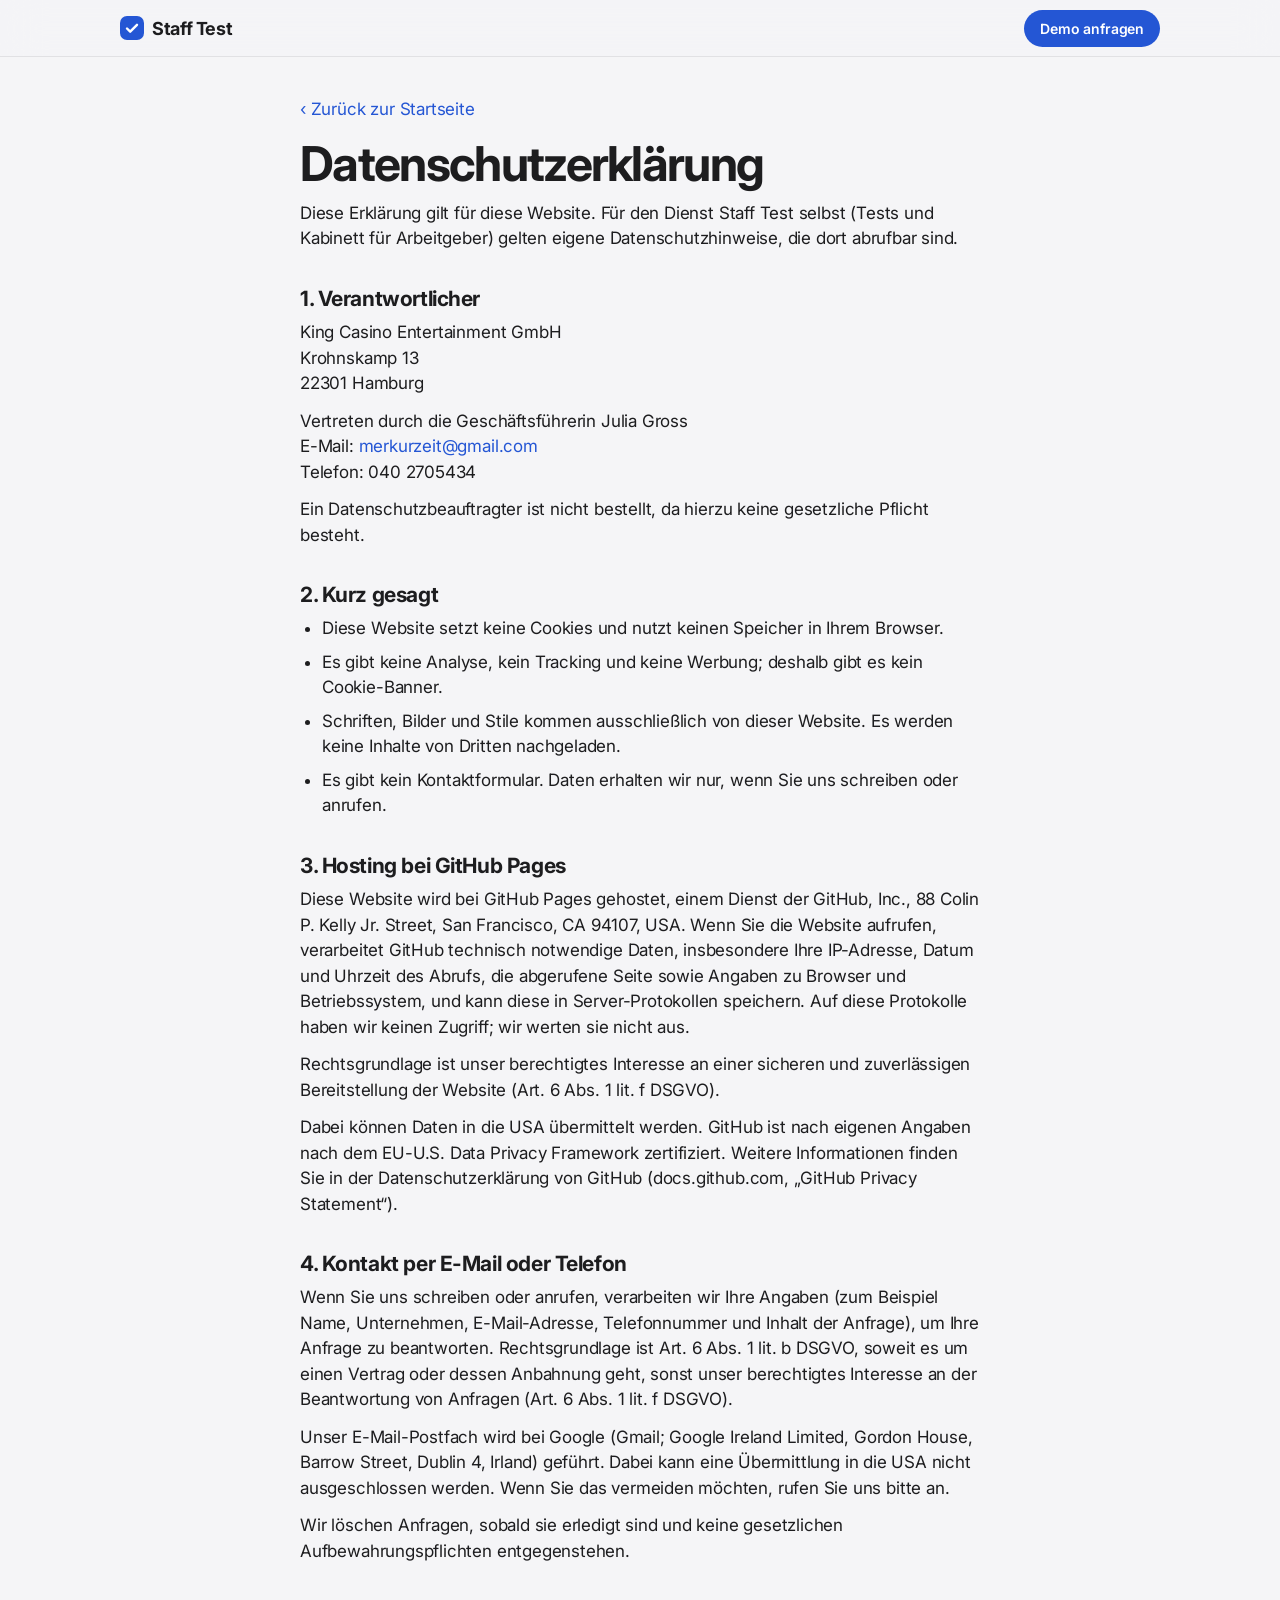
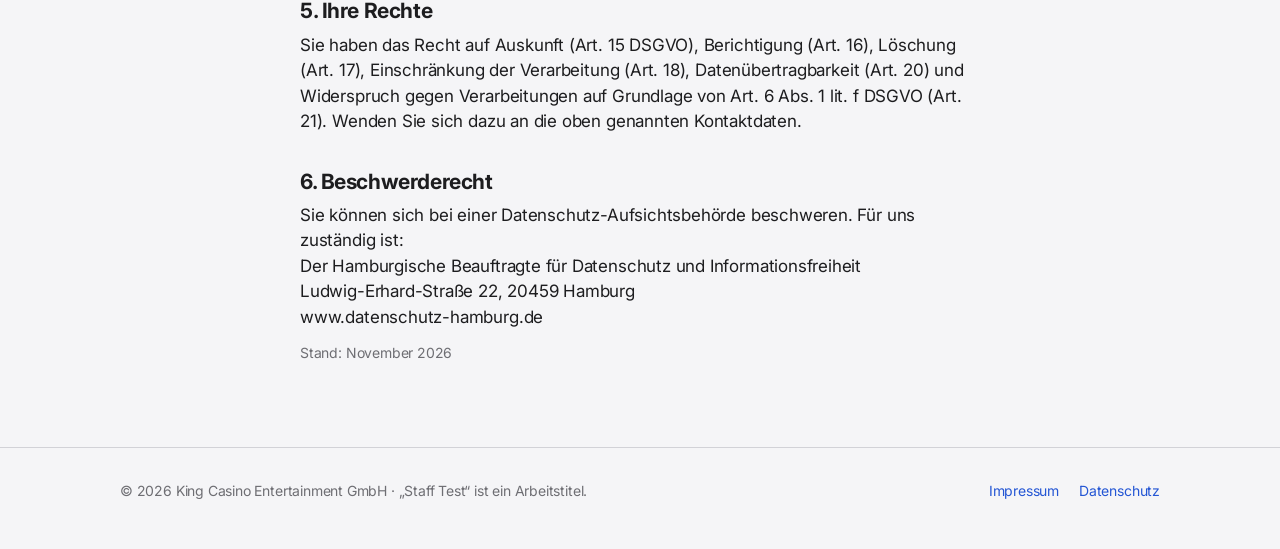
==== datenschutz.html @ 4e41f923 "Add Staff Test marketing site: landing page, Impressum, Datenschutz Static pages for GitHub Pages wi" ====
<!doctype html>
<html lang="de">
<head>
<meta charset="utf-8">
<meta name="viewport" content="width=device-width, initial-scale=1">
<title>Datenschutzerklärung – Staff Test</title>
<meta name="robots" content="noindex">
<link rel="icon" href="assets/favicon.svg" type="image/svg+xml">
<link rel="stylesheet" href="assets/style.css">
</head>
<body>
<header class="top">
  <div class="wrap">
    <a class="brand" href="index.html" aria-label="Staff Test – Startseite">
      <svg viewBox="0 0 24 24" aria-hidden="true"><rect class="f-accent" width="24" height="24" rx="7"/><path class="f-none s-on" d="M7 12.5l3.2 3.2L17 8.8" stroke-width="2.4" stroke-linecap="round" stroke-linejoin="round"/></svg>
      Staff Test
    </a>
    <a class="btn small" href="index.html#kontakt">Demo anfragen</a>
  </div>
</header>
<main class="legal">
<div class="wrap narrow">
<a href="index.html">‹ Zurück zur Startseite</a>
<h1>Datenschutzerklärung</h1>
<p>Diese Erklärung gilt für diese Website. Für den Dienst Staff Test selbst (Tests und Kabinett für Arbeitgeber) gelten eigene Datenschutzhinweise, die dort abrufbar sind.</p>
<h2>1. Verantwortlicher</h2>
<p>King Casino Entertainment GmbH<br>Krohnskamp 13<br>22301 Hamburg</p>
<p>Vertreten durch die Geschäftsführerin Julia Gross<br>E-Mail: <a href="mailto:merkurzeit@gmail.com">merkurzeit@gmail.com</a><br>Telefon: 040 2705434</p>
<p>Ein Datenschutzbeauftragter ist nicht bestellt, da hierzu keine gesetzliche Pflicht besteht.</p>
<h2>2. Kurz gesagt</h2>
<ul>
<li>Diese Website setzt keine Cookies und nutzt keinen Speicher in Ihrem Browser.</li>
<li>Es gibt keine Analyse, kein Tracking und keine Werbung; deshalb gibt es kein Cookie-Banner.</li>
<li>Schriften, Bilder und Stile kommen ausschließlich von dieser Website. Es werden keine Inhalte von Dritten nachgeladen.</li>
<li>Es gibt kein Kontaktformular. Daten erhalten wir nur, wenn Sie uns schreiben oder anrufen.</li>
</ul>
<h2>3. Hosting bei GitHub Pages</h2>
<p>Diese Website wird bei GitHub Pages gehostet, einem Dienst der GitHub, Inc., 88 Colin P. Kelly Jr. Street, San Francisco, CA 94107, USA. Wenn Sie die Website aufrufen, verarbeitet GitHub technisch notwendige Daten, insbesondere Ihre IP-Adresse, Datum und Uhrzeit des Abrufs, die abgerufene Seite sowie Angaben zu Browser und Betriebssystem, und kann diese in Server-Protokollen speichern. Auf diese Protokolle haben wir keinen Zugriff; wir werten sie nicht aus.</p>
<p>Rechtsgrundlage ist unser berechtigtes Interesse an einer sicheren und zuverlässigen Bereitstellung der Website (Art. 6 Abs. 1 lit. f DSGVO).</p>
<p>Dabei können Daten in die USA übermittelt werden. GitHub ist nach eigenen Angaben nach dem EU-U.S. Data Privacy Framework zertifiziert. Weitere Informationen finden Sie in der Datenschutzerklärung von GitHub (docs.github.com, „GitHub Privacy Statement“).</p>
<h2>4. Kontakt per E-Mail oder Telefon</h2>
<p>Wenn Sie uns schreiben oder anrufen, verarbeiten wir Ihre Angaben (zum Beispiel Name, Unternehmen, E-Mail-Adresse, Telefonnummer und Inhalt der Anfrage), um Ihre Anfrage zu beantworten. Rechtsgrundlage ist Art. 6 Abs. 1 lit. b DSGVO, soweit es um einen Vertrag oder dessen Anbahnung geht, sonst unser berechtigtes Interesse an der Beantwortung von Anfragen (Art. 6 Abs. 1 lit. f DSGVO).</p>
<p>Unser E-Mail-Postfach wird bei Google (Gmail; Google Ireland Limited, Gordon House, Barrow Street, Dublin 4, Irland) geführt. Dabei kann eine Übermittlung in die USA nicht ausgeschlossen werden. Wenn Sie das vermeiden möchten, rufen Sie uns bitte an.</p>
<p>Wir löschen Anfragen, sobald sie erledigt sind und keine gesetzlichen Aufbewahrungspflichten entgegenstehen.</p>
<h2>5. Ihre Rechte</h2>
<p>Sie haben das Recht auf Auskunft (Art. 15 DSGVO), Berichtigung (Art. 16), Löschung (Art. 17), Einschränkung der Verarbeitung (Art. 18), Datenübertragbarkeit (Art. 20) und Widerspruch gegen Verarbeitungen auf Grundlage von Art. 6 Abs. 1 lit. f DSGVO (Art. 21). Wenden Sie sich dazu an die oben genannten Kontaktdaten.</p>
<h2>6. Beschwerderecht</h2>
<p>Sie können sich bei einer Datenschutz-Aufsichtsbehörde beschweren. Für uns zuständig ist:<br>Der Hamburgische Beauftragte für Datenschutz und Informationsfreiheit<br>Ludwig-Erhard-Straße 22, 20459 Hamburg<br>www.datenschutz-hamburg.de</p>
<p class="fine">Stand: November 2026</p>
</div>
</main>
<footer>
  <div class="wrap">
    <span>© 2026 King Casino Entertainment GmbH · „Staff Test“ ist ein Arbeitstitel.</span>
    <nav aria-label="Rechtliches"><a href="impressum.html">Impressum</a><a href="datenschutz.html">Datenschutz</a></nav>
  </div>
</footer>
</body>
</html>
---- assets/style.css ----
/* Staff Test website. Calm, airy, one accent colour — the same look as the application.
   Font: Inter only (variable, optical sizes), served from this repository. Nothing is loaded from other sites. */
@font-face { font-family: Inter; font-weight: 100 900; font-display: swap;
  src: url(fonts/inter-latin-opsz-normal.woff2) format("woff2"); }

:root {
  --bg: #f5f5f7; --card: #ffffff; --text: #1d1d1f; --muted: #6e6e73; --line: #d2d2d7;
  --accent: #2456d4; --accent-soft: #e8eefc; --on-accent: #ffffff;
  --ok: #157a3b; --ok-soft: #e3f4e8; --bad: #b42318; --bad-soft: #fde8e6; --warn: #8a5a00; --warn-soft: #fdf1d8;
  --radius: 22px;
}
@media (prefers-color-scheme: dark) {
  :root { --bg: #000000; --card: #1c1c1e; --text: #f5f5f7; --muted: #a1a1a6; --line: #38383a;
    --accent: #6e9bff; --accent-soft: #1d2a4d; --on-accent: #06102b;
    --ok: #4cc777; --ok-soft: #13301d; --bad: #ff6b5e; --bad-soft: #3a1714; --warn: #f0b84a; --warn-soft: #3a2b0c; }
}

* { box-sizing: border-box; }
html { -webkit-text-size-adjust: 100%; scroll-behavior: smooth; scroll-padding-top: 72px; }
@media (prefers-reduced-motion: reduce) { html { scroll-behavior: auto; } }
body { margin: 0; background: var(--bg); color: var(--text); font-family: Inter, Arial, sans-serif;
  font-size: 17px; line-height: 1.5; letter-spacing: -0.011em; font-optical-sizing: auto;
  -webkit-font-smoothing: antialiased; overflow-wrap: break-word; }
a { color: var(--accent); text-decoration: none; }
a:hover { text-decoration: underline; }
img, svg { max-width: 100%; height: auto; display: block; }
:focus-visible { outline: 3px solid var(--accent); outline-offset: 3px; border-radius: 6px; }

.wrap { max-width: 1080px; margin: 0 auto; padding: 0 20px; }
.narrow { max-width: 720px; }

/* Header */
.top { position: sticky; top: 0; z-index: 5; background: color-mix(in srgb, var(--bg) 82%, transparent);
  backdrop-filter: saturate(180%) blur(20px); -webkit-backdrop-filter: saturate(180%) blur(20px);
  border-bottom: 1px solid color-mix(in srgb, var(--line) 60%, transparent); }
.top .wrap { display: flex; align-items: center; justify-content: space-between; gap: 16px; height: 56px; }
.brand { font-weight: 700; font-size: 18px; letter-spacing: -0.02em; color: var(--text); display: flex; align-items: center; gap: 8px; }
.brand:hover { text-decoration: none; }
.brand svg { width: 24px; height: 24px; }
.nav { display: none; gap: 26px; font-size: 14px; }
.nav a { color: var(--muted); }
.nav a:hover { color: var(--text); text-decoration: none; }
@media (min-width: 860px) { .nav { display: flex; } }

/* Buttons */
.btn { display: inline-block; background: var(--accent); color: var(--on-accent); font-weight: 600; font-size: 17px;
  padding: 14px 26px; border-radius: 999px; text-align: center; }
.btn:hover { text-decoration: none; filter: brightness(1.08); }
.btn.small { font-size: 14px; padding: 8px 16px; }
.btn.ghost { background: transparent; color: var(--accent); padding-left: 8px; padding-right: 8px; }
.btn.ghost:hover { text-decoration: underline; filter: none; }

/* Typography */
h1, h2, h3 { margin: 0; font-weight: 700; text-wrap: balance; }
h1 { font-size: clamp(36px, 9vw, 62px); line-height: 1.05; letter-spacing: -0.035em; }
h2 { font-size: clamp(30px, 6.4vw, 52px); line-height: 1.08; letter-spacing: -0.03em; }
h3 { font-size: 21px; line-height: 1.2; letter-spacing: -0.02em; }
p { margin: 0; }
.eyebrow { color: var(--accent); font-weight: 600; font-size: 15px; margin-bottom: 14px; }
.lead { font-size: clamp(19px, 2.6vw, 23px); line-height: 1.4; color: var(--muted); letter-spacing: -0.016em; margin-top: 18px; text-wrap: pretty; }
.muted { color: var(--muted); }
.fine { font-size: 14px; color: var(--muted); }

/* Sections */
section { padding: 72px 0; }
@media (min-width: 860px) { section { padding: 120px 0; } }
.head { max-width: 760px; margin-bottom: 40px; }
@media (min-width: 860px) { .head { margin-bottom: 64px; } }
.center { text-align: center; margin-left: auto; margin-right: auto; }
.band { background: var(--card); }

/* Hero */
.hero { padding-top: 56px; padding-bottom: 0; overflow: hidden; }
.hero .cta { display: flex; flex-wrap: wrap; align-items: center; gap: 8px 14px; margin-top: 30px; }
.hero .phone { margin: 48px auto 0; width: 100%; max-width: 300px; }
.hero .phone svg { width: 100%; }
@media (min-width: 860px) {
  .hero { padding-top: 96px; }
  .hero .wrap { display: grid; grid-template-columns: 1.4fr 0.6fr; gap: 48px; align-items: end; }
  .hero .copy { padding-bottom: 110px; }
  .hero .phone { margin: 0 auto; max-width: 340px; }
}

/* Cards and grids */
.grid { display: grid; gap: 16px; }
@media (min-width: 720px) { .g2 { grid-template-columns: 1fr 1fr; } .g3 { grid-template-columns: repeat(3, 1fr); } }
@media (min-width: 720px) and (max-width: 979px) { .g4 { grid-template-columns: 1fr 1fr; } }
@media (min-width: 980px) { .g4 { grid-template-columns: repeat(4, 1fr); } }
.card { background: var(--card); border-radius: var(--radius); padding: 26px 24px; }
.band .card { background: var(--bg); }
.card h3 + p { margin-top: 8px; color: var(--muted); }
.card .art { margin: -4px 0 20px; width: 84px; height: 84px; }
.step { color: var(--accent); font-weight: 700; font-size: 14px; margin-bottom: 6px; }
.big { font-size: 52px; font-weight: 700; letter-spacing: -0.04em; line-height: 1; margin-bottom: 12px; color: var(--accent); }

/* Split: text + picture */
.split { display: grid; gap: 40px; align-items: center; }
@media (min-width: 860px) { .split { grid-template-columns: 1fr 1fr; gap: 72px; } .split.flip > :first-child { order: 2; } }
.ticks { list-style: none; padding: 0; margin: 26px 0 0; }
.ticks li { position: relative; padding: 0 0 0 34px; margin: 0 0 14px; }
.ticks li::before { content: ""; position: absolute; left: 0; top: 3px; width: 22px; height: 22px; border-radius: 50%;
  background: var(--accent-soft) url("data:image/svg+xml,%3Csvg xmlns='http://www.w3.org/2000/svg' viewBox='0 0 22 22'%3E%3Cpath d='M6.5 11.5l3 3 6-6.5' fill='none' stroke='%232456d4' stroke-width='2' stroke-linecap='round' stroke-linejoin='round'/%3E%3C/svg%3E") center/22px no-repeat; }
@media (prefers-color-scheme: dark) { .ticks li::before { background-image: url("data:image/svg+xml,%3Csvg xmlns='http://www.w3.org/2000/svg' viewBox='0 0 22 22'%3E%3Cpath d='M6.5 11.5l3 3 6-6.5' fill='none' stroke='%236e9bff' stroke-width='2' stroke-linecap='round' stroke-linejoin='round'/%3E%3C/svg%3E"); } }
.ticks b { font-weight: 600; }

/* Mock of the employer's cabinet (drawn with HTML, invented data) */
.mock { background: var(--card); border-radius: var(--radius); padding: 18px; box-shadow: 0 24px 60px -30px rgba(0,0,0,.35); font-size: 14px; }
.band .mock { background: var(--bg); box-shadow: none; }
.mock .bar { display: flex; justify-content: space-between; align-items: center; font-weight: 700; margin-bottom: 12px; }
.mock .search { border: 1px solid var(--line); border-radius: 10px; padding: 8px 12px; color: var(--muted); margin-bottom: 10px; }
.mock .chips { display: flex; gap: 6px; flex-wrap: wrap; margin-bottom: 12px; }
.chip { font-size: 12px; font-weight: 600; padding: 4px 10px; border-radius: 999px; background: var(--accent-soft); color: var(--accent); white-space: nowrap; }
.chip.ok { background: var(--ok-soft); color: var(--ok); }
.chip.bad { background: var(--bad-soft); color: var(--bad); }
.chip.warn { background: var(--warn-soft); color: var(--warn); }
.chip.off { background: transparent; border: 1px solid var(--line); color: var(--muted); }
.mock .row { display: flex; justify-content: space-between; align-items: center; gap: 10px; padding: 11px 0; border-top: 1px solid var(--line); }
.mock .row span:first-child { font-weight: 600; }
.mock .row small { display: block; font-weight: 400; color: var(--muted); font-size: 12px; }

/* Privacy */
.diagram { background: var(--card); border-radius: var(--radius); padding: 24px 16px; margin-bottom: 16px; }
.band .diagram { background: var(--bg); }

/* Limits */
.limits { border-radius: var(--radius); background: var(--card); padding: 30px 24px; }
@media (min-width: 860px) { .limits { padding: 48px; } }
.limits ul { margin: 18px 0 0; padding-left: 20px; }
.limits li { margin-bottom: 10px; }

/* Prices */
.price { display: flex; flex-direction: column; }
.price .amount { font-size: 44px; font-weight: 700; letter-spacing: -0.04em; line-height: 1.05; margin: 14px 0 4px; }
.price .amount small { font-size: 17px; font-weight: 600; letter-spacing: -0.01em; color: var(--muted); }
.price .who { font-weight: 600; color: var(--accent); }

/* FAQ */
details { border-top: 1px solid var(--line); }
details:last-of-type { border-bottom: 1px solid var(--line); }
summary { cursor: pointer; list-style: none; padding: 20px 36px 20px 0; font-weight: 600; font-size: 19px; letter-spacing: -0.016em; position: relative; }
summary::-webkit-details-marker { display: none; }
summary::after { content: "+"; position: absolute; right: 4px; top: 14px; font-size: 28px; font-weight: 400; color: var(--muted); transition: transform .2s; }
details[open] summary::after { transform: rotate(45deg); }
details p { padding: 0 0 22px; color: var(--muted); max-width: 640px; }

/* Contact */
.contact { text-align: center; }
.contact .btn { margin-top: 30px; }
.contact .alt { margin-top: 18px; color: var(--muted); }

/* Footer */
footer { padding: 32px 0 48px; font-size: 14px; color: var(--muted); border-top: 1px solid var(--line); }
footer .wrap { display: flex; flex-wrap: wrap; gap: 8px 24px; justify-content: space-between; }
footer nav { display: flex; gap: 20px; }

/* Legal pages */
.legal { padding: 40px 0 72px; }
.legal h1 { font-size: clamp(34px, 7vw, 48px); margin: 16px 0 12px; }
.legal h2 { font-size: 21px; letter-spacing: -0.02em; line-height: 1.25; margin: 34px 0 8px; }
.legal p, .legal ul { margin: 0 0 12px; }
.legal ul { padding-left: 22px; }
.legal li { margin-bottom: 8px; }
.note { background: var(--warn-soft); color: var(--warn); border-radius: 14px; padding: 12px 16px; font-size: 15px; font-weight: 500; }

/* Illustration colours (inline SVG uses these classes, so dark mode works) */
.f-bg { fill: var(--bg); } .f-card { fill: var(--card); } .f-text { fill: var(--text); } .f-muted { fill: var(--muted); }
.f-line { fill: var(--line); } .f-accent { fill: var(--accent); } .f-soft { fill: var(--accent-soft); } .f-on { fill: var(--on-accent); }
.f-ok { fill: var(--ok); } .f-oksoft { fill: var(--ok-soft); } .f-none { fill: none; }
.s-line { stroke: var(--line); } .s-accent { stroke: var(--accent); } .s-text { stroke: var(--text); } .s-muted { stroke: var(--muted); }
.s-on { stroke: var(--on-accent); } .s-ok { stroke: var(--ok); }
svg text { font-family: Inter, Arial, sans-serif; letter-spacing: -0.01em; }

/* Industries */
.card .status { margin-bottom: 14px; }
.card ul.plain { margin: 12px 0 0; padding-left: 18px; color: var(--muted); font-size: 15px; }
.card ul.plain li { margin-bottom: 5px; }
.card .for { font-size: 15px; font-weight: 600; margin-top: 6px; }

/* Privacy flow: browser -> transport -> server */
.flow { display: grid; gap: 12px; }
@media (min-width: 860px) { .flow { grid-template-columns: 1fr auto 1fr auto 1fr; align-items: stretch; } }
.flow .box { background: var(--card); border-radius: 16px; padding: 18px; }
.band .flow .box { background: var(--card); }
.flow .box .lbl { font-size: 13px; font-weight: 600; color: var(--muted); margin-bottom: 10px; }
.flow .box .val { font-weight: 600; }
.flow .box .val.code { font-family: ui-monospace, Menlo, Consolas, monospace; font-size: 14px; letter-spacing: 0; word-break: break-all; color: var(--muted); font-weight: 500; }
.flow .box .sub { font-size: 14px; color: var(--muted); margin-top: 8px; }
.flow .arrow { display: flex; align-items: center; justify-content: center; color: var(--accent); font-size: 26px; line-height: 1; transform: rotate(90deg); }
@media (min-width: 860px) { .flow .arrow { transform: none; } }
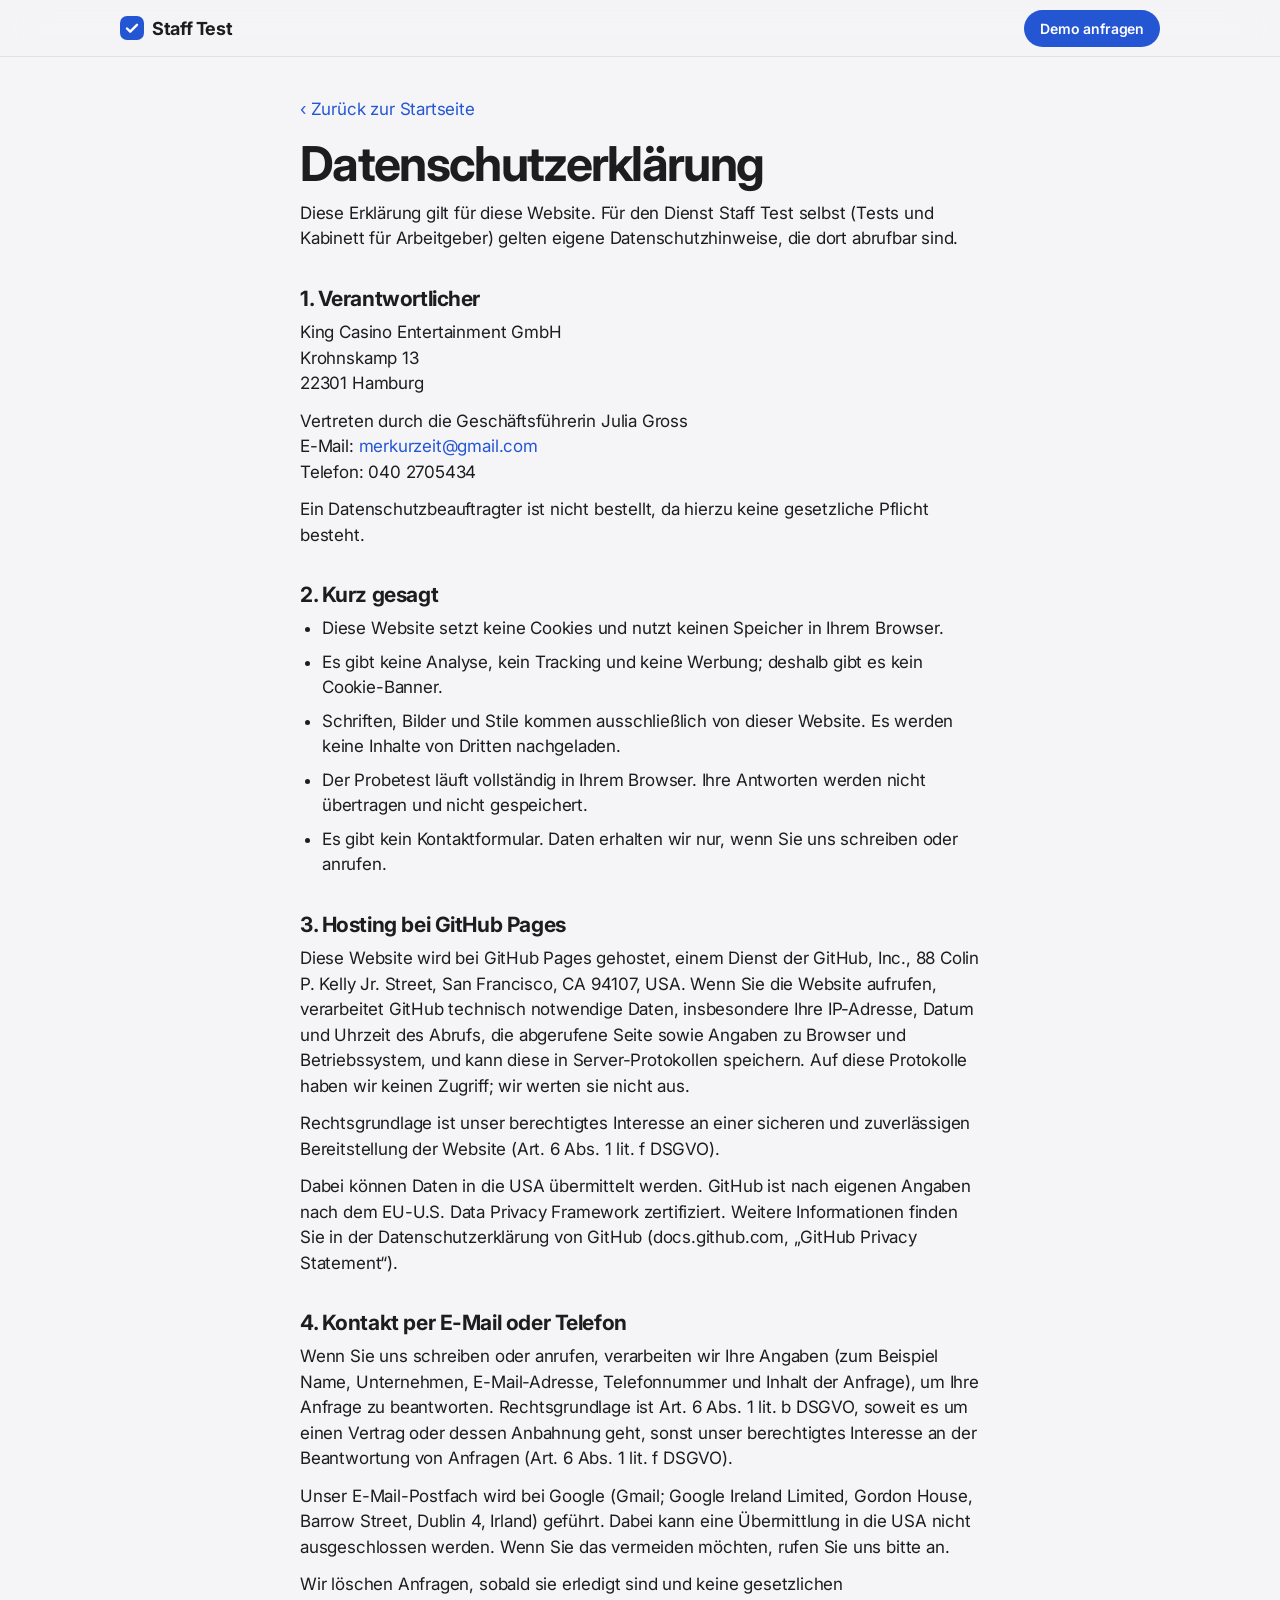
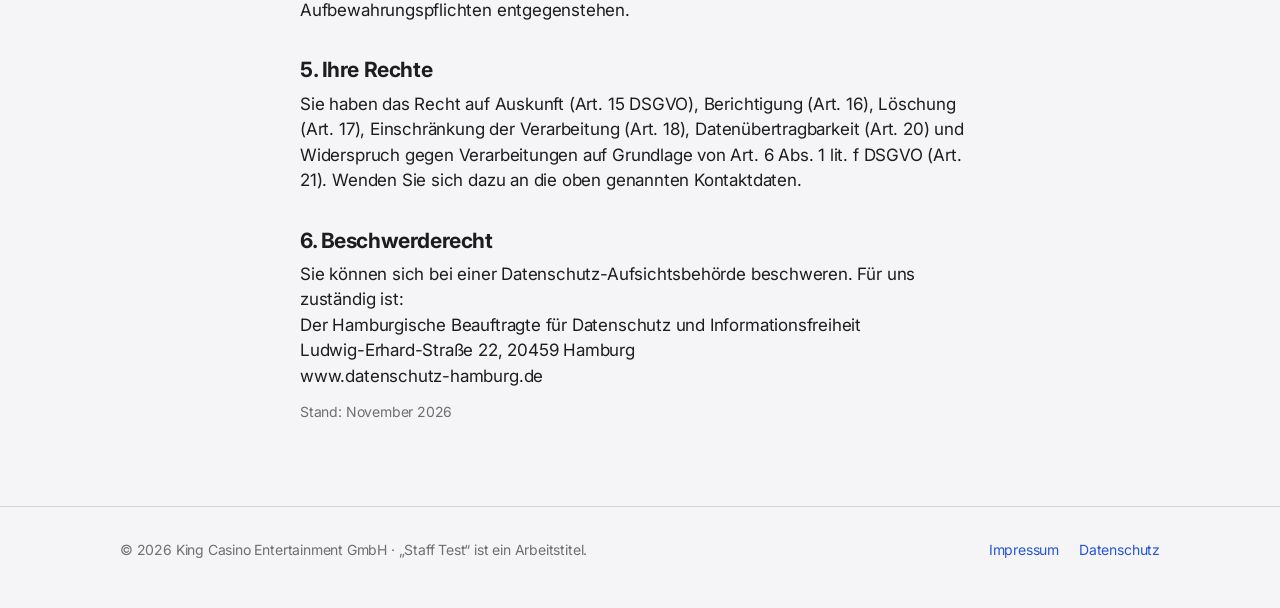
==== commit 667eab4a: "Add benefit headline, trust line, three-step scheme and a four-question sample test Co-Authored-By: " ====
--- a/datenschutz.html
+++ b/datenschutz.html
@@ -32,6 +32,7 @@
 <li>Diese Website setzt keine Cookies und nutzt keinen Speicher in Ihrem Browser.</li>
 <li>Es gibt keine Analyse, kein Tracking und keine Werbung; deshalb gibt es kein Cookie-Banner.</li>
 <li>Schriften, Bilder und Stile kommen ausschließlich von dieser Website. Es werden keine Inhalte von Dritten nachgeladen.</li>
+<li>Der Probetest läuft vollständig in Ihrem Browser. Ihre Antworten werden nicht übertragen und nicht gespeichert.</li>
 <li>Es gibt kein Kontaktformular. Daten erhalten wir nur, wenn Sie uns schreiben oder anrufen.</li>
 </ul>
 <h2>3. Hosting bei GitHub Pages</h2>
--- a/assets/style.css
+++ b/assets/style.css
@@ -187,3 +187,110 @@
 .flow .box .sub { font-size: 14px; color: var(--muted); margin-top: 8px; }
 .flow .arrow { display: flex; align-items: center; justify-content: center; color: var(--accent); font-size: 26px; line-height: 1; transform: rotate(90deg); }
 @media (min-width: 860px) { .flow .arrow { transform: none; } }
+
+/* ---- v2: shorter page, tiles ("bento") ---- */
+section { padding: 64px 0; }
+@media (min-width: 860px) { section { padding: 96px 0; } .head { margin-bottom: 48px; } }
+.hero { padding-bottom: 0; }
+
+.bento { display: grid; gap: 16px; }
+@media (min-width: 720px) { .bento { grid-template-columns: repeat(6, 1fr); } .s2 { grid-column: span 2; } .s3 { grid-column: span 3; } .s4 { grid-column: span 4; } .s6 { grid-column: span 6; } }
+.tile { background: var(--card); border-radius: 28px; padding: 28px 26px; display: flex; flex-direction: column; min-height: 200px; }
+.tile h3 { font-size: 24px; letter-spacing: -0.025em; line-height: 1.15; }
+.tile p { color: var(--muted); margin-top: 8px; }
+.tile .big { margin-bottom: 14px; font-size: 60px; }
+.tile .push { margin-top: auto; }
+.tile.dark { background: #1d1d1f; color: #f5f5f7; }
+.tile.dark p { color: #a1a1a6; }
+.tile.dark .eyebrow { color: #6e9bff; }
+.tile.dark h3 { font-size: clamp(28px, 4.4vw, 40px); letter-spacing: -0.03em; line-height: 1.08; max-width: 520px; }
+.tile.accent { background: var(--accent); color: var(--on-accent); }
+.tile.accent p, .tile.accent .eyebrow { color: var(--on-accent); opacity: .85; }
+.tile.accent h3 { font-size: clamp(28px, 4.4vw, 40px); letter-spacing: -0.03em; line-height: 1.08; }
+.tile .mock { box-shadow: none; padding: 0; margin-top: 18px; background: transparent; }
+.cipher { font-family: ui-monospace, Menlo, Consolas, monospace; font-size: 13px; letter-spacing: 0; color: #6e9bff; margin-top: 22px; display: flex; flex-wrap: wrap; gap: 8px 12px; align-items: center; }
+.cipher b { font-family: Inter, Arial, sans-serif; font-weight: 600; color: #f5f5f7; font-size: 15px; }
+.cipher span { color: #a1a1a6; }
+
+/* Industries */
+.inds { display: grid; gap: 12px; grid-template-columns: 1fr 1fr; }
+@media (min-width: 860px) { .inds { grid-template-columns: repeat(3, 1fr); gap: 16px; } }
+.ind { background: var(--card); border-radius: 24px; padding: 20px 18px; display: flex; flex-direction: column; min-height: 176px; }
+.band .ind { background: var(--bg); }
+.ind svg { width: 36px; height: 36px; color: var(--accent); margin-bottom: 16px; fill: none; stroke: currentColor; stroke-width: 1.7; stroke-linecap: round; stroke-linejoin: round; }
+.ind h3 { font-size: 18px; }
+.ind p { font-size: 14px; color: var(--muted); margin-top: 4px; line-height: 1.4; }
+.ind .chip { align-self: flex-start; margin-top: auto; }
+.ind p + .chip { margin-top: 14px; }
+.ind .gap { flex: 1; min-height: 12px; }
+.ind.cta { background: var(--accent-soft); }
+.ind.cta a { font-weight: 600; font-size: 14px; margin-top: auto; }
+
+/* Custom test */
+.custom { display: grid; gap: 28px; }
+@media (min-width: 860px) { .custom { grid-template-columns: 1fr 1fr; gap: 56px; align-items: center; } }
+.custom ol { list-style: none; margin: 0; padding: 0; display: grid; gap: 10px; counter-reset: n; }
+.custom li { counter-increment: n; background: color-mix(in srgb, var(--on-accent) 14%, transparent); border-radius: 16px; padding: 14px 16px 14px 52px; position: relative; font-weight: 500; }
+.custom li::before { content: counter(n); position: absolute; left: 16px; top: 13px; width: 24px; height: 24px; border-radius: 50%; background: var(--on-accent); color: var(--accent); font-weight: 700; font-size: 14px; display: flex; align-items: center; justify-content: center; }
+.tile.accent .btn { background: var(--on-accent); color: var(--accent); align-self: flex-start; margin-top: 24px; }
+.honest { max-width: 760px; margin: 28px auto 0; text-align: center; font-size: 15px; color: var(--muted); }
+@media (max-width: 719px) { .tile { min-height: 0; } .tile.dark .cipher { margin-top: 26px; } }
+
+/* ---- v3: four screens, picture tiles ---- */
+.hero.mid .wrap { display: block; text-align: center; }
+.hero.mid .copy { padding-bottom: 0; }
+.hero.mid h1 { font-size: clamp(40px, 10.5vw, 88px); }
+.hero.mid .lead { max-width: 560px; margin-left: auto; margin-right: auto; }
+.hero.mid .cta { justify-content: center; }
+.hero.mid .phone { margin: 56px auto 0; max-width: 320px; }
+.tile.ctr { align-items: center; justify-content: center; text-align: center; gap: 18px; }
+.tile .pic { width: 150px; height: 150px; }
+.tile .pic.qr { width: 132px; height: 132px; margin: 9px; }
+.tile.dark .eyebrow { margin-bottom: 14px; }
+@media (min-width: 720px) { .tile { min-height: 300px; } .tile .mock .row { padding: 15px 0; font-size: 16px; } }
+.ind { min-height: 170px; align-items: flex-start; }
+.ind svg { width: 44px; height: 44px; }
+.ind h3 { font-size: 19px; }
+.tile.accent.wide { margin-top: 16px; min-height: 0; padding: 32px 26px; gap: 22px; }
+.tile.accent.wide .btn { margin-top: 0; }
+@media (min-width: 720px) { .tile.accent.wide { flex-direction: row; align-items: center; justify-content: space-between; padding: 44px 48px; } }
+.price .amount { margin-bottom: 0; }
+p.center { text-align: center; }
+.contact h2 { margin-bottom: 6px; }
+.band .tile:not(.dark):not(.accent) { background: var(--bg); }
+
+/* ---- v4: benefit headline, trust line, three-picture scheme, sample test ---- */
+.hero.mid h1 { font-size: clamp(38px, 9.6vw, 80px); max-width: 900px; margin-left: auto; margin-right: auto; }
+.trust { margin-top: 22px; font-size: 15px; font-weight: 600; color: var(--muted); }
+.tile { position: relative; color: inherit; }
+a.tile:hover { text-decoration: none; }
+.tile .num { position: absolute; left: 22px; top: 20px; width: 30px; height: 30px; border-radius: 50%; background: var(--accent-soft); color: var(--accent); font-weight: 700; font-size: 15px; display: flex; align-items: center; justify-content: center; }
+.tile.ctr p, .ctrtxt { text-align: center; }
+.tile.ctr p { margin-top: -8px; }
+.tile.ctr p b { color: var(--accent); font-weight: 600; }
+.tile .pic.qr { width: 150px; height: 150px; margin: 0; border-radius: 14px; }
+.tile.try { outline: 2px solid var(--accent); outline-offset: -2px; }
+.tile.try:hover .qr { transform: scale(1.03); }
+.tile .mock .row:first-child { border-top: 0; }
+.tile.s2 .mock { margin-top: 34px; }
+@media (min-width: 720px) { .tile.s2 .mock .row { font-size: 14px; padding: 11px 0; } }
+
+.quiz { padding: 40px 0 80px; min-height: 70vh; }
+.quiz .wrap { max-width: 640px; }
+.quiz h1 { font-size: clamp(30px, 7vw, 44px); margin: 8px 0 0; }
+.quiz .btn { margin-top: 28px; border: 0; cursor: pointer; font-family: inherit; }
+.quiz .cta { display: flex; flex-wrap: wrap; gap: 8px 14px; align-items: center; }
+.qmeta { color: var(--muted); font-size: 14px; font-weight: 600; }
+.qbar { height: 4px; border-radius: 2px; background: var(--line); margin: 10px 0 22px; overflow: hidden; }
+.qbar span { display: block; height: 100%; background: var(--accent); }
+.quiz h1.qtext { font-size: 26px; letter-spacing: -0.022em; line-height: 1.2; outline: none; }
+.opts { display: grid; gap: 10px; margin-top: 22px; }
+.opt { font: inherit; font-weight: 500; text-align: left; color: var(--text); background: var(--card); border: 2px solid transparent; border-radius: 16px; padding: 16px 18px; cursor: pointer; }
+.opt:hover:not(:disabled) { border-color: var(--accent); }
+.opt:disabled { cursor: default; opacity: .75; }
+.opt.right { background: var(--ok-soft); color: var(--ok); border-color: var(--ok); font-weight: 600; opacity: 1; }
+.opt.wrong { background: var(--bad-soft); color: var(--bad); border-color: var(--bad); opacity: 1; }
+.fb { border-radius: 16px; padding: 16px 18px; margin-top: 16px; background: var(--card); }
+.fb.good b { color: var(--ok); } .fb.bad b { color: var(--bad); }
+.fb p { margin-top: 6px; }
+.fb .src { font-size: 14px; color: var(--muted); }
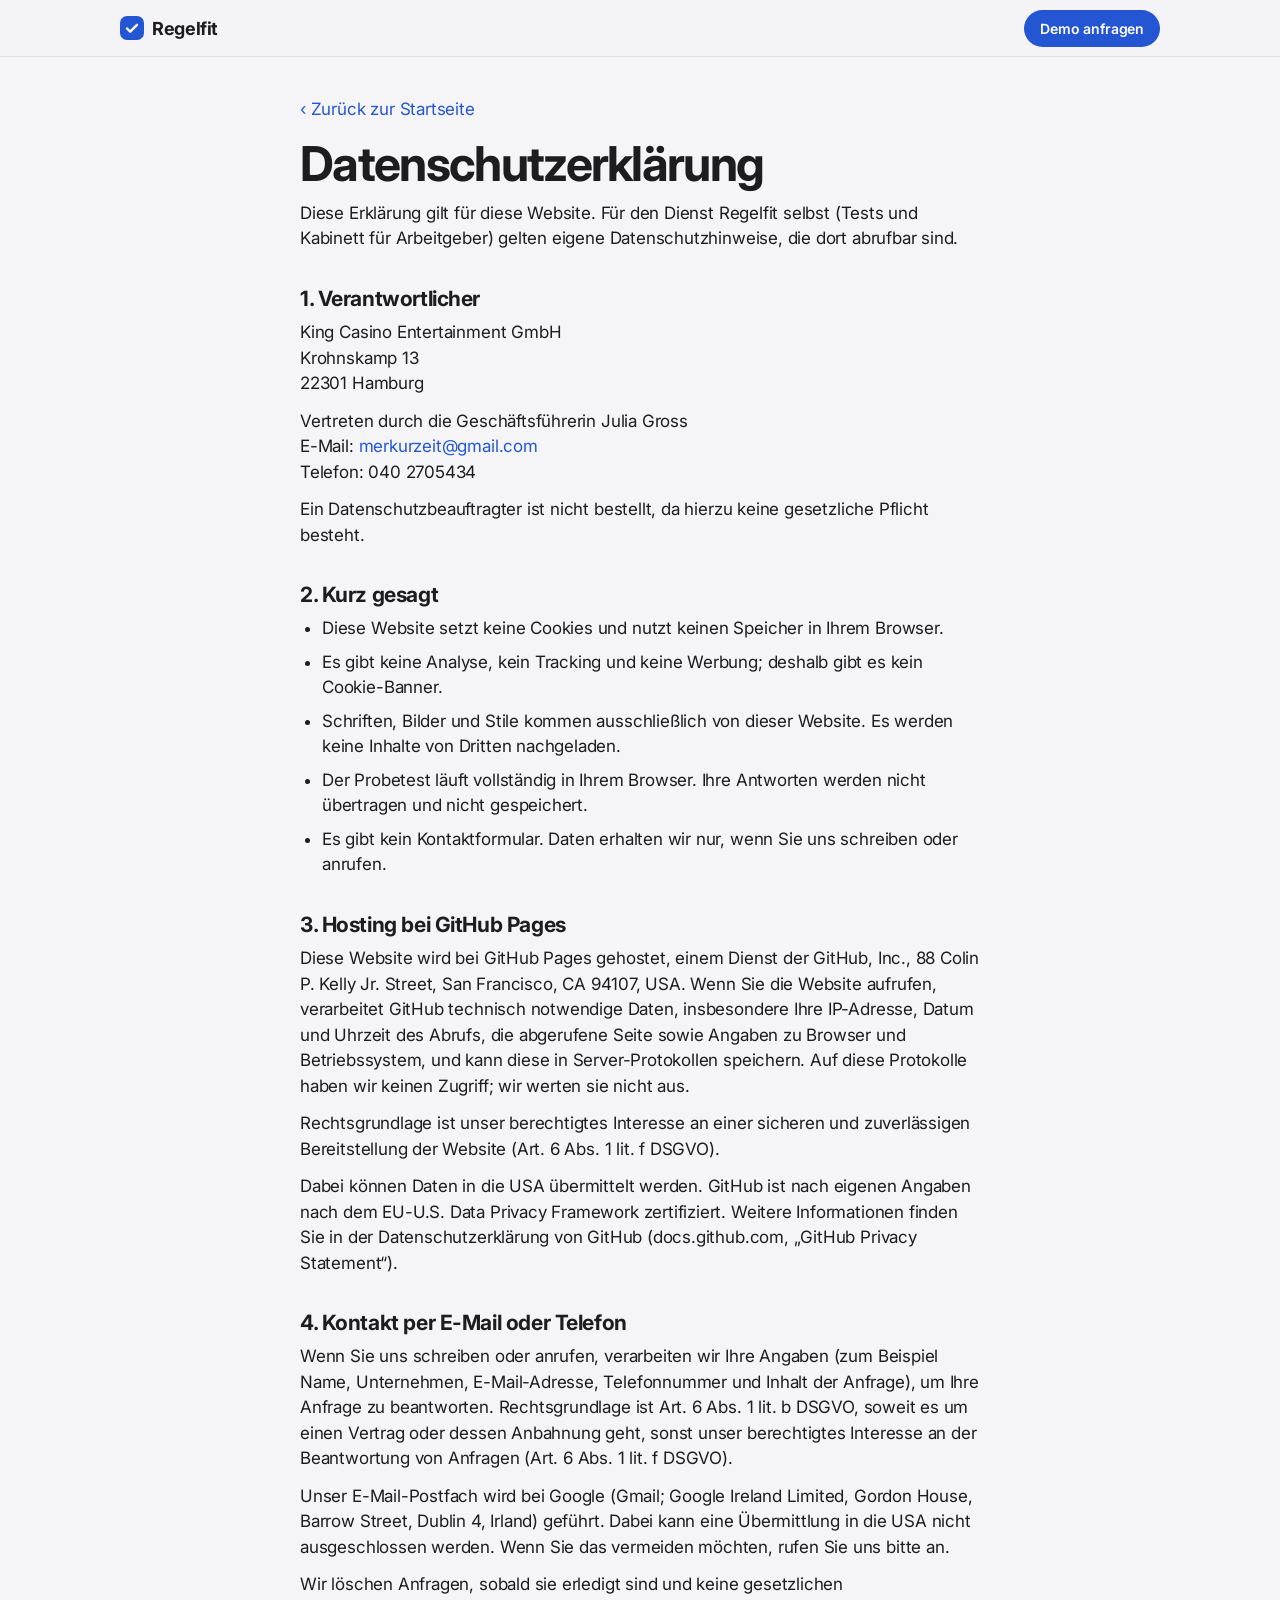
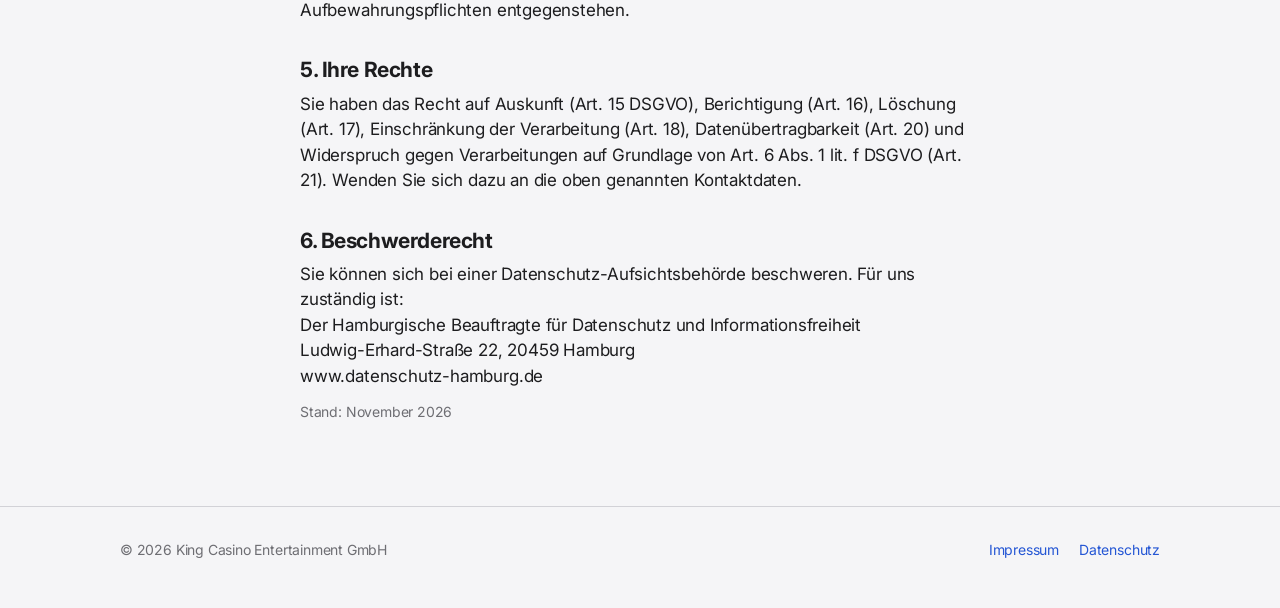
==== commit a0c41f69: "Rename product to Regelfit on the website Co-Authored-By: Claude Fable 5.2 <noreply@anthropic.com> C" ====
--- a/datenschutz.html
+++ b/datenschutz.html
@@ -3,7 +3,7 @@
 <head>
 <meta charset="utf-8">
 <meta name="viewport" content="width=device-width, initial-scale=1">
-<title>Datenschutzerklärung – Staff Test</title>
+<title>Datenschutzerklärung – Regelfit</title>
 <meta name="robots" content="noindex">
 <link rel="icon" href="assets/favicon.svg" type="image/svg+xml">
 <link rel="stylesheet" href="assets/style.css">
@@ -11,9 +11,9 @@
 <body>
 <header class="top">
   <div class="wrap">
-    <a class="brand" href="index.html" aria-label="Staff Test – Startseite">
+    <a class="brand" href="index.html" aria-label="Regelfit – Startseite">
       <svg viewBox="0 0 24 24" aria-hidden="true"><rect class="f-accent" width="24" height="24" rx="7"/><path class="f-none s-on" d="M7 12.5l3.2 3.2L17 8.8" stroke-width="2.4" stroke-linecap="round" stroke-linejoin="round"/></svg>
-      Staff Test
+      Regelfit
     </a>
     <a class="btn small" href="index.html#kontakt">Demo anfragen</a>
   </div>
@@ -22,7 +22,7 @@
 <div class="wrap narrow">
 <a href="index.html">‹ Zurück zur Startseite</a>
 <h1>Datenschutzerklärung</h1>
-<p>Diese Erklärung gilt für diese Website. Für den Dienst Staff Test selbst (Tests und Kabinett für Arbeitgeber) gelten eigene Datenschutzhinweise, die dort abrufbar sind.</p>
+<p>Diese Erklärung gilt für diese Website. Für den Dienst Regelfit selbst (Tests und Kabinett für Arbeitgeber) gelten eigene Datenschutzhinweise, die dort abrufbar sind.</p>
 <h2>1. Verantwortlicher</h2>
 <p>King Casino Entertainment GmbH<br>Krohnskamp 13<br>22301 Hamburg</p>
 <p>Vertreten durch die Geschäftsführerin Julia Gross<br>E-Mail: <a href="mailto:merkurzeit@gmail.com">merkurzeit@gmail.com</a><br>Telefon: 040 2705434</p>
@@ -52,7 +52,7 @@
 </main>
 <footer>
   <div class="wrap">
-    <span>© 2026 King Casino Entertainment GmbH · „Staff Test“ ist ein Arbeitstitel.</span>
+    <span>© 2026 King Casino Entertainment GmbH</span>
     <nav aria-label="Rechtliches"><a href="impressum.html">Impressum</a><a href="datenschutz.html">Datenschutz</a></nav>
   </div>
 </footer>
--- a/assets/style.css
+++ b/assets/style.css
@@ -294,3 +294,19 @@
 .fb.good b { color: var(--ok); } .fb.bad b { color: var(--bad); }
 .fb p { margin-top: 6px; }
 .fb .src { font-size: 14px; color: var(--muted); }
+
+/* Hero on desktop: text left, phone right (owner's decision 12.11.2026). Phones keep the centred layout. */
+@media (min-width: 860px) {
+  .hero.mid .wrap { display: grid; grid-template-columns: 1.35fr 0.65fr; gap: 56px; align-items: end; text-align: left; }
+  .hero.mid .copy { padding-bottom: 96px; align-self: center; }
+  .hero.mid h1 { font-size: clamp(48px, 5.4vw, 68px); margin-left: 0; margin-right: 0; }
+  .hero.mid .lead { margin-left: 0; margin-right: 0; }
+  .hero.mid .cta { justify-content: flex-start; }
+  .hero.mid .phone { margin: 0 auto; max-width: 340px; }
+}
+
+/* Prices: four cards, example line */
+.price .amount small { display: block; margin-top: 6px; }
+.price .amount.text { font-size: 28px; letter-spacing: -0.03em; line-height: 1.15; }
+.example { margin-top: 22px; font-weight: 600; }
+.example { text-wrap: balance; }
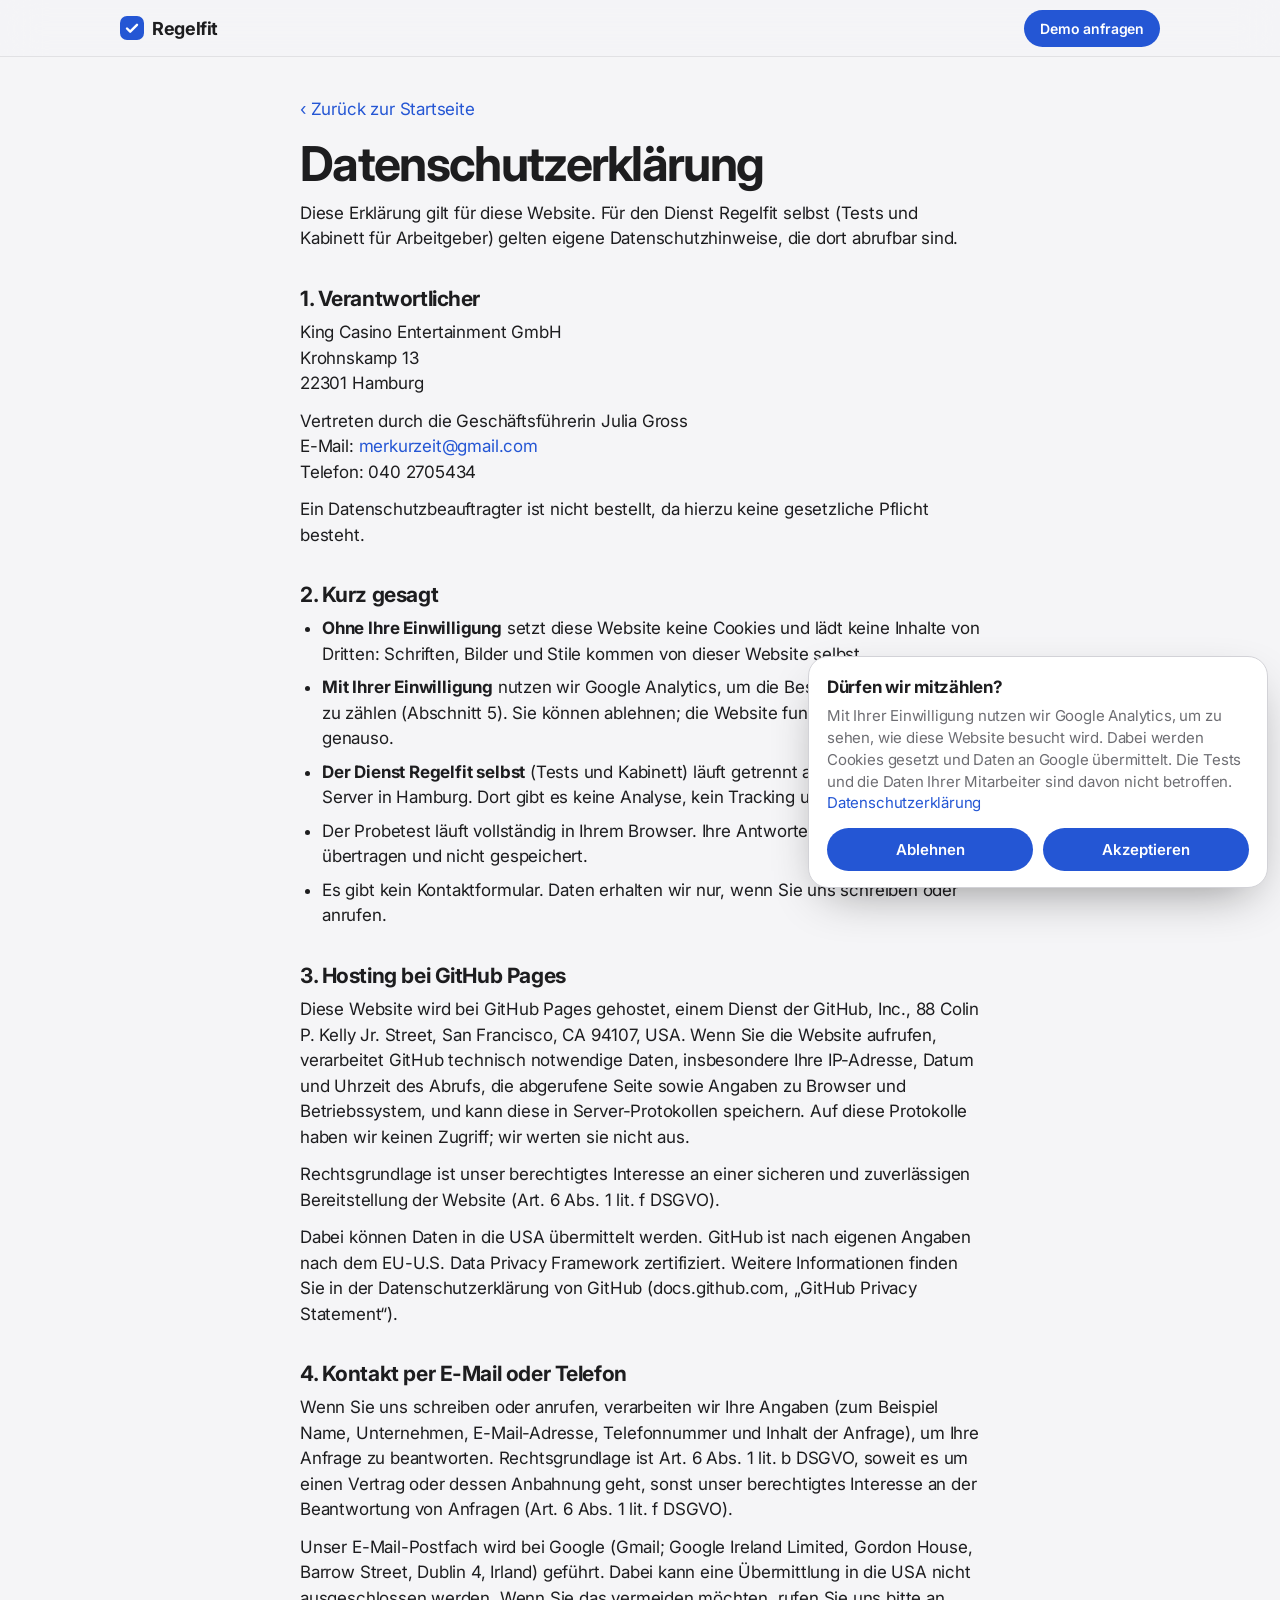
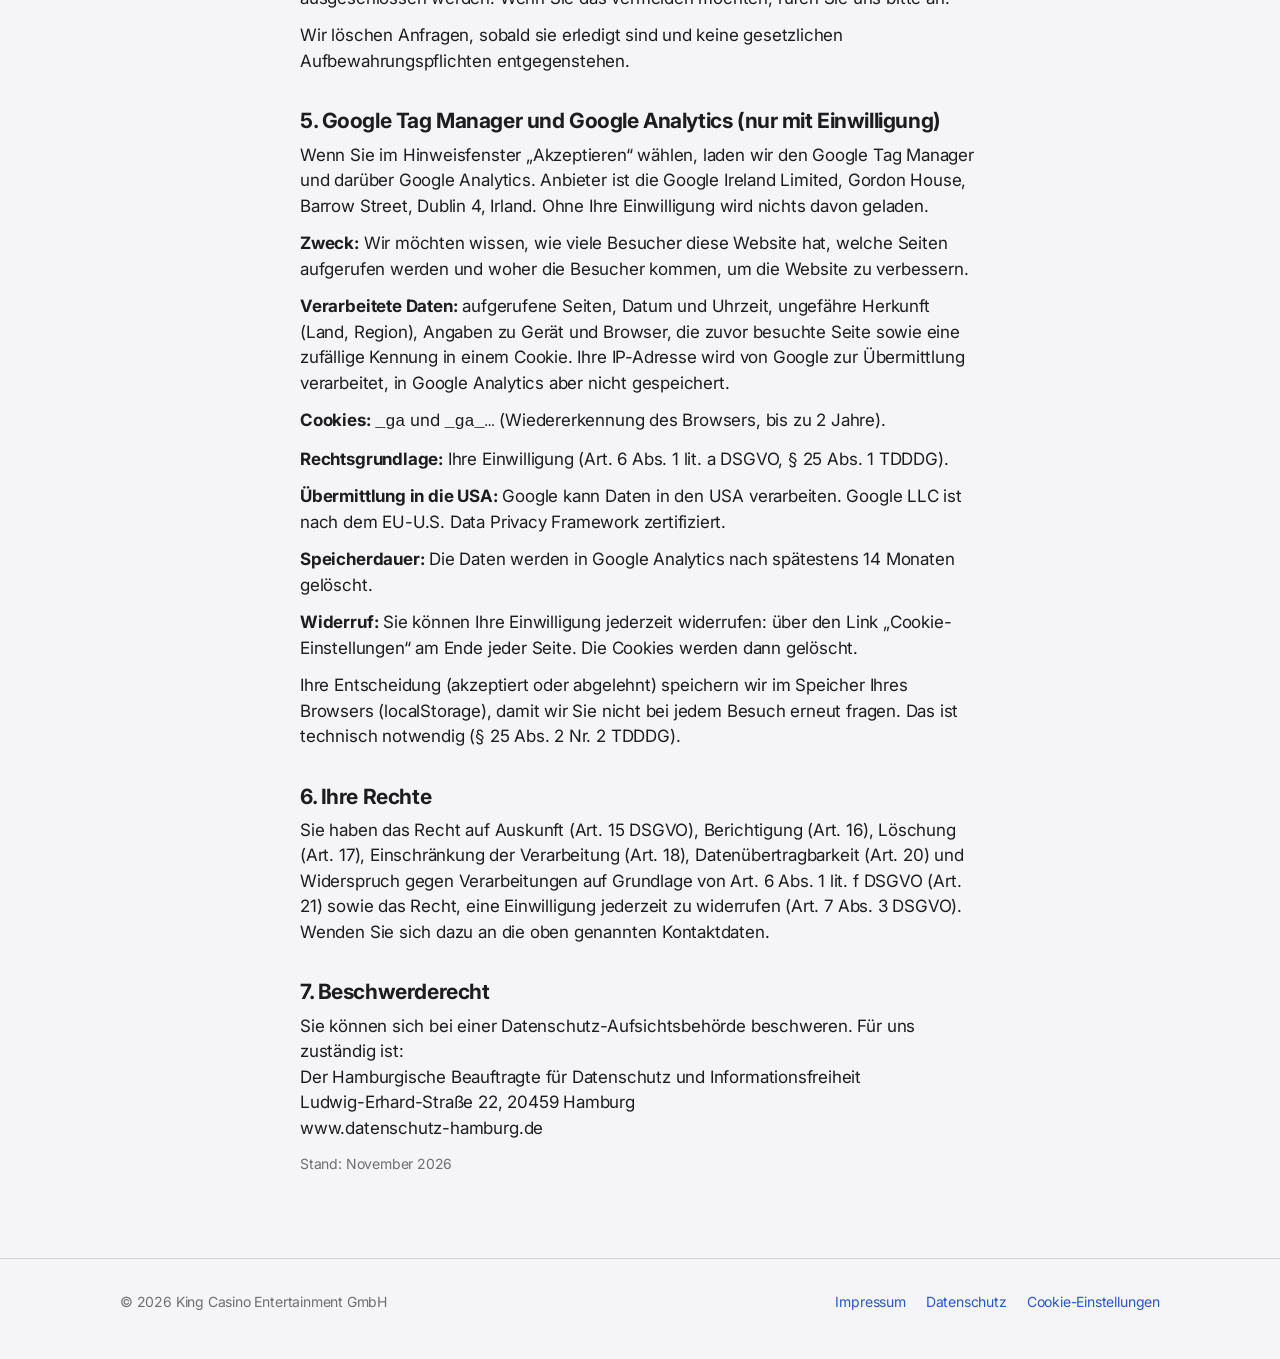
==== commit 1333c76b: "Add consent banner; load Google Tag Manager only after acceptance; update privacy page Co-Authored-B" ====
--- a/datenschutz.html
+++ b/datenschutz.html
@@ -29,9 +29,9 @@
 <p>Ein Datenschutzbeauftragter ist nicht bestellt, da hierzu keine gesetzliche Pflicht besteht.</p>
 <h2>2. Kurz gesagt</h2>
 <ul>
-<li>Diese Website setzt keine Cookies und nutzt keinen Speicher in Ihrem Browser.</li>
-<li>Es gibt keine Analyse, kein Tracking und keine Werbung; deshalb gibt es kein Cookie-Banner.</li>
-<li>Schriften, Bilder und Stile kommen ausschließlich von dieser Website. Es werden keine Inhalte von Dritten nachgeladen.</li>
+<li><b>Ohne Ihre Einwilligung</b> setzt diese Website keine Cookies und lädt keine Inhalte von Dritten: Schriften, Bilder und Stile kommen von dieser Website selbst.</li>
+<li><b>Mit Ihrer Einwilligung</b> nutzen wir Google Analytics, um die Besuche dieser Website zu zählen (Abschnitt 5). Sie können ablehnen; die Website funktioniert dann genauso.</li>
+<li><b>Der Dienst Regelfit selbst</b> (Tests und Kabinett) läuft getrennt auf einem eigenen Server in Hamburg. Dort gibt es keine Analyse, kein Tracking und keine Werbung.</li>
 <li>Der Probetest läuft vollständig in Ihrem Browser. Ihre Antworten werden nicht übertragen und nicht gespeichert.</li>
 <li>Es gibt kein Kontaktformular. Daten erhalten wir nur, wenn Sie uns schreiben oder anrufen.</li>
 </ul>
@@ -43,9 +43,19 @@
 <p>Wenn Sie uns schreiben oder anrufen, verarbeiten wir Ihre Angaben (zum Beispiel Name, Unternehmen, E-Mail-Adresse, Telefonnummer und Inhalt der Anfrage), um Ihre Anfrage zu beantworten. Rechtsgrundlage ist Art. 6 Abs. 1 lit. b DSGVO, soweit es um einen Vertrag oder dessen Anbahnung geht, sonst unser berechtigtes Interesse an der Beantwortung von Anfragen (Art. 6 Abs. 1 lit. f DSGVO).</p>
 <p>Unser E-Mail-Postfach wird bei Google (Gmail; Google Ireland Limited, Gordon House, Barrow Street, Dublin 4, Irland) geführt. Dabei kann eine Übermittlung in die USA nicht ausgeschlossen werden. Wenn Sie das vermeiden möchten, rufen Sie uns bitte an.</p>
 <p>Wir löschen Anfragen, sobald sie erledigt sind und keine gesetzlichen Aufbewahrungspflichten entgegenstehen.</p>
-<h2>5. Ihre Rechte</h2>
-<p>Sie haben das Recht auf Auskunft (Art. 15 DSGVO), Berichtigung (Art. 16), Löschung (Art. 17), Einschränkung der Verarbeitung (Art. 18), Datenübertragbarkeit (Art. 20) und Widerspruch gegen Verarbeitungen auf Grundlage von Art. 6 Abs. 1 lit. f DSGVO (Art. 21). Wenden Sie sich dazu an die oben genannten Kontaktdaten.</p>
-<h2>6. Beschwerderecht</h2>
+<h2>5. Google Tag Manager und Google Analytics (nur mit Einwilligung)</h2>
+<p>Wenn Sie im Hinweisfenster „Akzeptieren“ wählen, laden wir den Google Tag Manager und darüber Google Analytics. Anbieter ist die Google Ireland Limited, Gordon House, Barrow Street, Dublin 4, Irland. Ohne Ihre Einwilligung wird nichts davon geladen.</p>
+<p><b>Zweck:</b> Wir möchten wissen, wie viele Besucher diese Website hat, welche Seiten aufgerufen werden und woher die Besucher kommen, um die Website zu verbessern.</p>
+<p><b>Verarbeitete Daten:</b> aufgerufene Seiten, Datum und Uhrzeit, ungefähre Herkunft (Land, Region), Angaben zu Gerät und Browser, die zuvor besuchte Seite sowie eine zufällige Kennung in einem Cookie. Ihre IP-Adresse wird von Google zur Übermittlung verarbeitet, in Google Analytics aber nicht gespeichert.</p>
+<p><b>Cookies:</b> <code>_ga</code> und <code>_ga_…</code> (Wiedererkennung des Browsers, bis zu 2 Jahre).</p>
+<p><b>Rechtsgrundlage:</b> Ihre Einwilligung (Art. 6 Abs. 1 lit. a DSGVO, § 25 Abs. 1 TDDDG).</p>
+<p><b>Übermittlung in die USA:</b> Google kann Daten in den USA verarbeiten. Google LLC ist nach dem EU-U.S. Data Privacy Framework zertifiziert.</p>
+<p><b>Speicherdauer:</b> Die Daten werden in Google Analytics nach spätestens 14 Monaten gelöscht.</p>
+<p><b>Widerruf:</b> Sie können Ihre Einwilligung jederzeit widerrufen: über den Link „Cookie-Einstellungen“ am Ende jeder Seite. Die Cookies werden dann gelöscht.</p>
+<p>Ihre Entscheidung (akzeptiert oder abgelehnt) speichern wir im Speicher Ihres Browsers (localStorage), damit wir Sie nicht bei jedem Besuch erneut fragen. Das ist technisch notwendig (§ 25 Abs. 2 Nr. 2 TDDDG).</p>
+<h2>6. Ihre Rechte</h2>
+<p>Sie haben das Recht auf Auskunft (Art. 15 DSGVO), Berichtigung (Art. 16), Löschung (Art. 17), Einschränkung der Verarbeitung (Art. 18), Datenübertragbarkeit (Art. 20) und Widerspruch gegen Verarbeitungen auf Grundlage von Art. 6 Abs. 1 lit. f DSGVO (Art. 21) sowie das Recht, eine Einwilligung jederzeit zu widerrufen (Art. 7 Abs. 3 DSGVO). Wenden Sie sich dazu an die oben genannten Kontaktdaten.</p>
+<h2>7. Beschwerderecht</h2>
 <p>Sie können sich bei einer Datenschutz-Aufsichtsbehörde beschweren. Für uns zuständig ist:<br>Der Hamburgische Beauftragte für Datenschutz und Informationsfreiheit<br>Ludwig-Erhard-Straße 22, 20459 Hamburg<br>www.datenschutz-hamburg.de</p>
 <p class="fine">Stand: November 2026</p>
 </div>
@@ -56,5 +66,6 @@
     <nav aria-label="Rechtliches"><a href="impressum.html">Impressum</a><a href="datenschutz.html">Datenschutz</a></nav>
   </div>
 </footer>
+<script src="assets/consent.js"></script>
 </body>
 </html>
--- a/assets/style.css
+++ b/assets/style.css
@@ -310,3 +310,12 @@
 .price .amount.text { font-size: 28px; letter-spacing: -0.03em; line-height: 1.15; }
 .example { margin-top: 22px; font-weight: 600; }
 .example { text-wrap: balance; }
+
+/* Consent banner (Google Analytics only after consent) */
+.consent { position: fixed; left: 12px; right: 12px; bottom: 12px; z-index: 20; max-width: 460px; margin-left: auto; background: var(--card); color: var(--text);
+  border: 1px solid var(--line); border-radius: 20px; padding: 18px 18px 16px; box-shadow: 0 18px 50px -18px rgba(0,0,0,.45); font-size: 15px; line-height: 1.45; }
+.consent b { font-size: 17px; letter-spacing: -0.015em; }
+.consent p { margin-top: 6px; color: var(--muted); }
+.consent-row { display: grid; grid-template-columns: 1fr 1fr; gap: 10px; margin-top: 14px; }
+.consent .btn { border: 0; cursor: pointer; font-family: inherit; font-size: 15px; padding: 12px 10px; margin: 0; }
+footer nav { flex-wrap: wrap; }
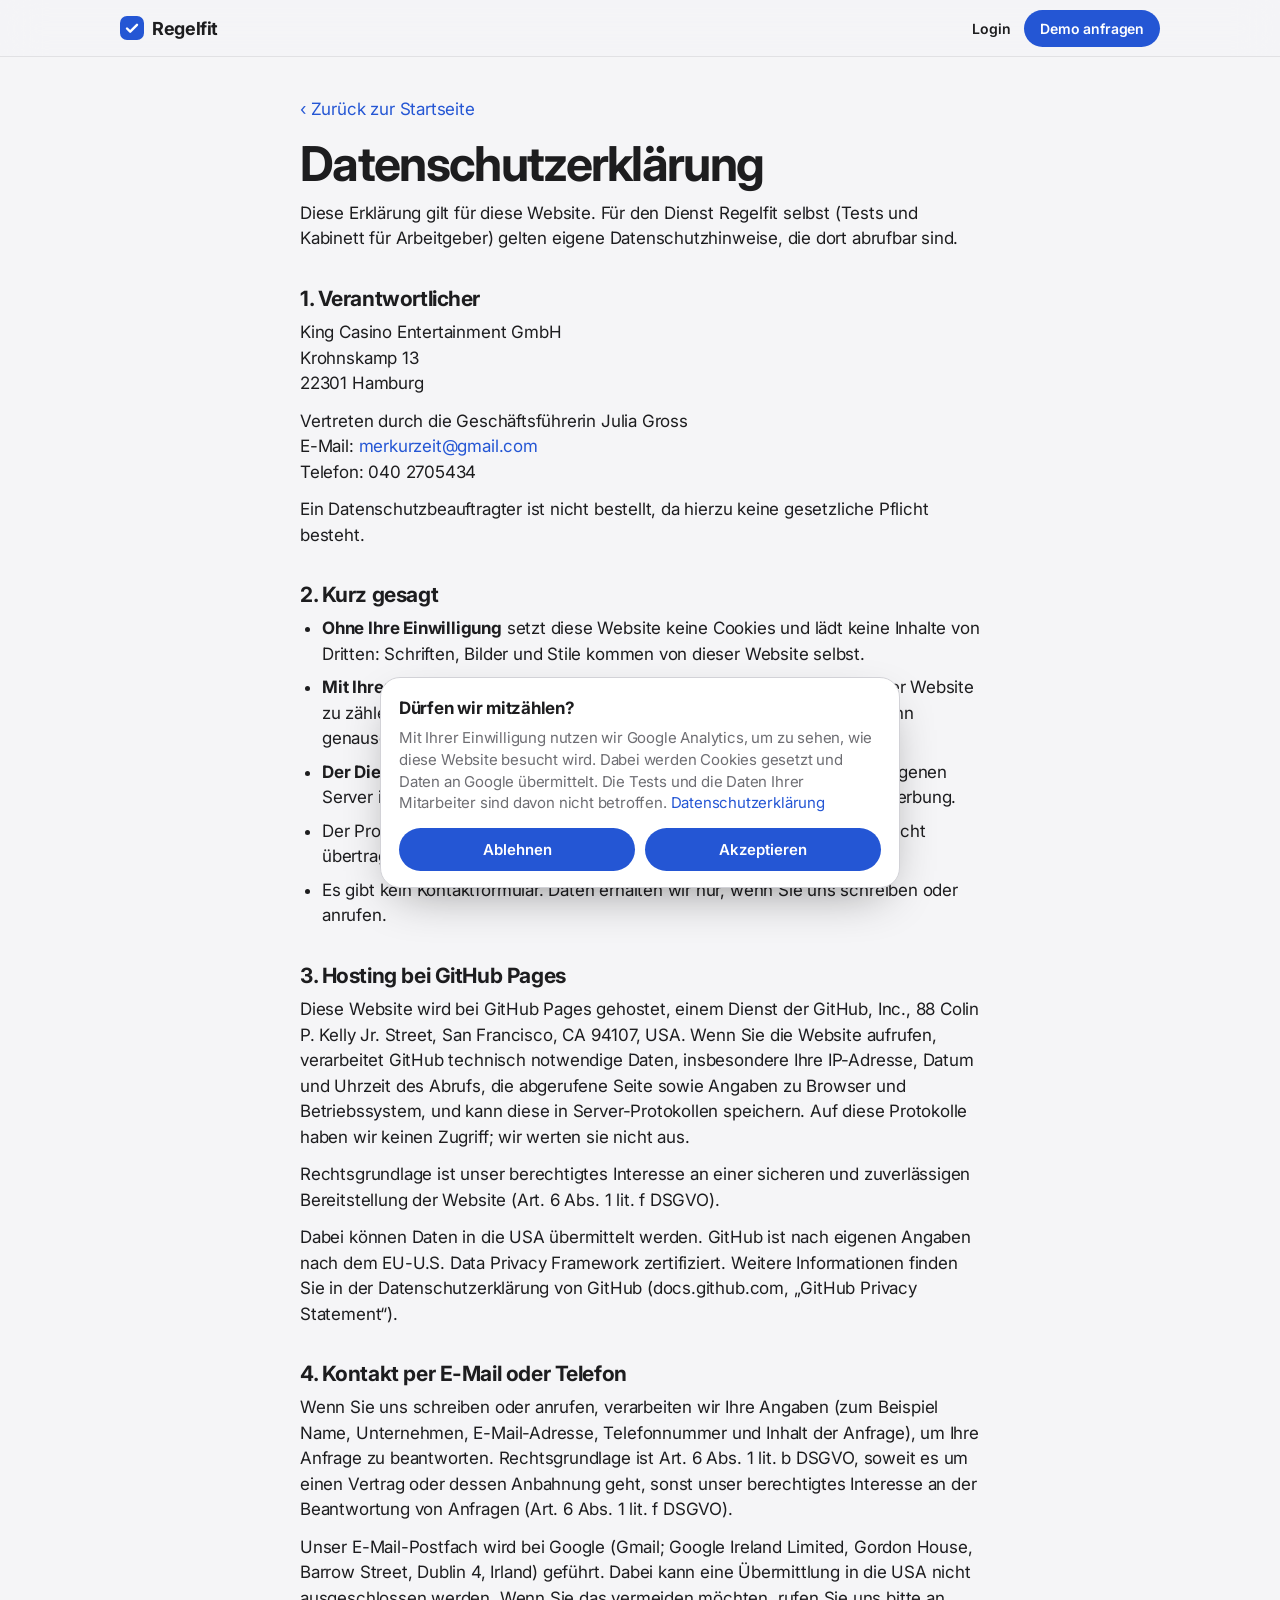
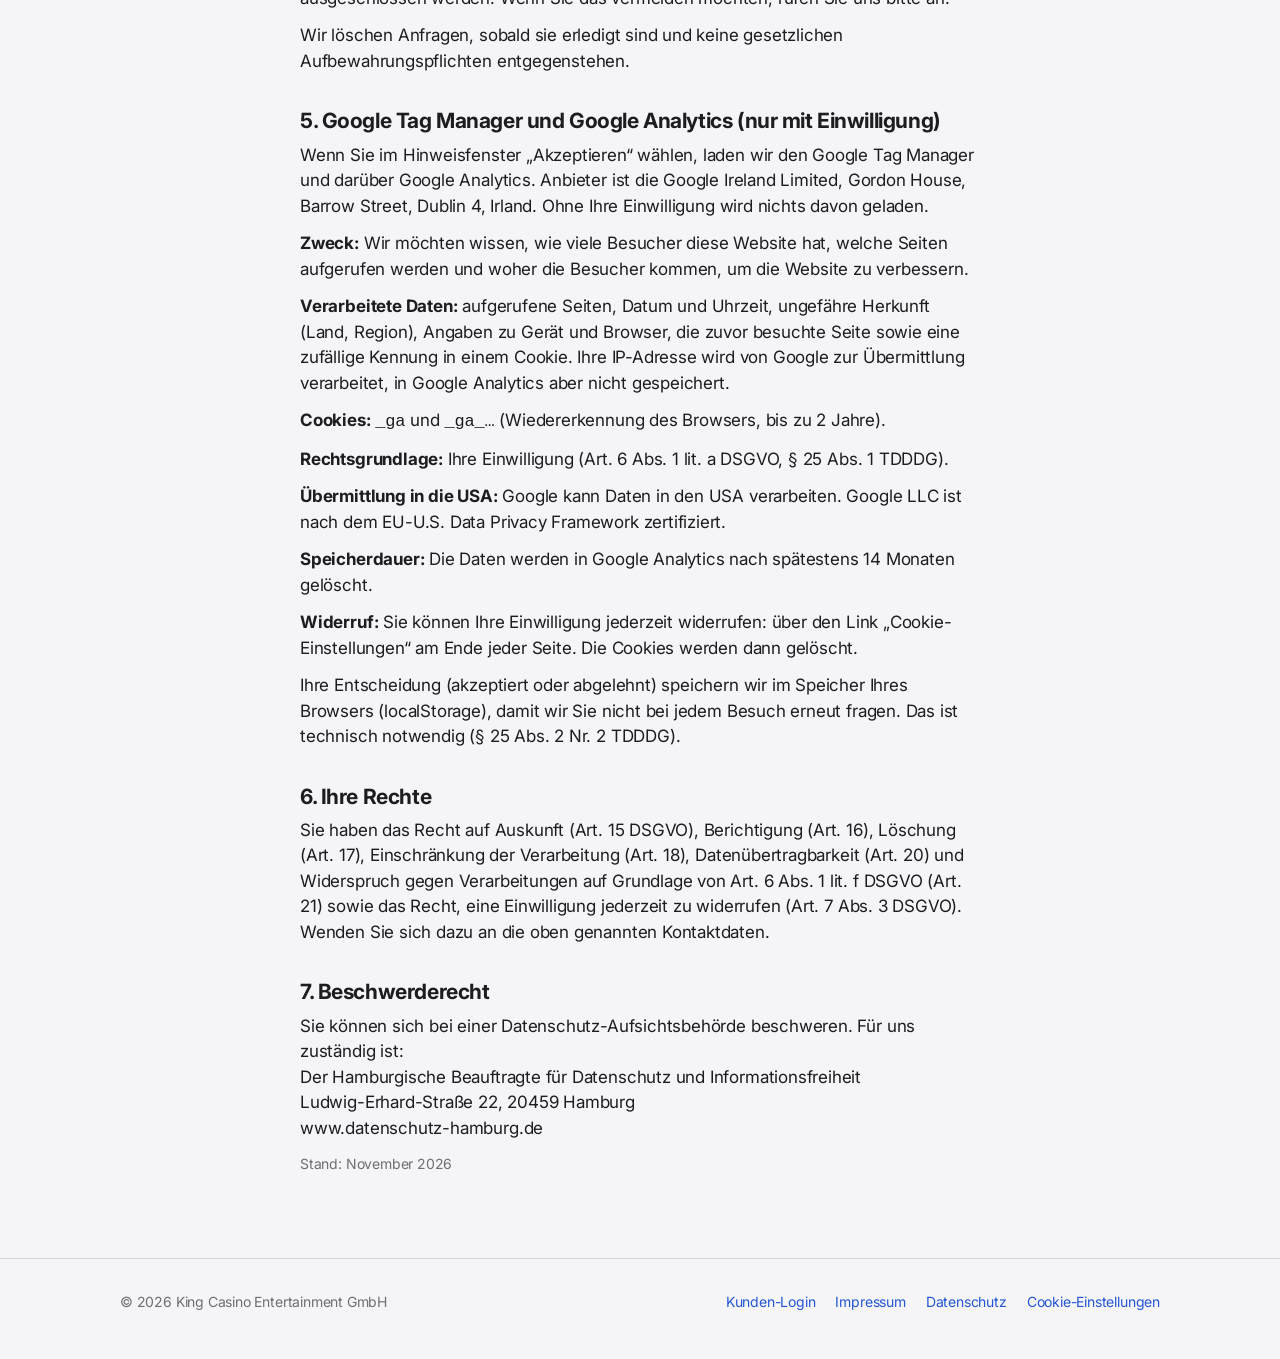
==== commit e0018c45: "Add customer login link to header and footer; fix overflow on 320px screens Co-Authored-By: Claude F" ====
--- a/datenschutz.html
+++ b/datenschutz.html
@@ -15,7 +15,10 @@
       <svg viewBox="0 0 24 24" aria-hidden="true"><rect class="f-accent" width="24" height="24" rx="7"/><path class="f-none s-on" d="M7 12.5l3.2 3.2L17 8.8" stroke-width="2.4" stroke-linecap="round" stroke-linejoin="round"/></svg>
       Regelfit
     </a>
-    <a class="btn small" href="index.html#kontakt">Demo anfragen</a>
+    <div class="top-actions">
+      <a class="login" href="https://app.regelfit.de:8443/login">Login</a>
+      <a class="btn small" href="index.html#kontakt">Demo anfragen</a>
+    </div>
   </div>
 </header>
 <main class="legal">
@@ -63,7 +66,7 @@
 <footer>
   <div class="wrap">
     <span>© 2026 King Casino Entertainment GmbH</span>
-    <nav aria-label="Rechtliches"><a href="impressum.html">Impressum</a><a href="datenschutz.html">Datenschutz</a></nav>
+    <nav aria-label="Rechtliches"><a href="https://app.regelfit.de:8443/login">Kunden-Login</a><a href="impressum.html">Impressum</a><a href="datenschutz.html">Datenschutz</a></nav>
   </div>
 </footer>
 <script src="assets/consent.js"></script>
--- a/assets/style.css
+++ b/assets/style.css
@@ -319,3 +319,14 @@
 .consent-row { display: grid; grid-template-columns: 1fr 1fr; gap: 10px; margin-top: 14px; }
 .consent .btn { border: 0; cursor: pointer; font-family: inherit; font-size: 15px; padding: 12px 10px; margin: 0; }
 footer nav { flex-wrap: wrap; }
+/* Consent banner centred (owner's preference, 13.11.2026) */
+.consent { margin-left: auto; margin-right: auto; max-width: 520px; }
+
+/* Header: customer login link next to the demo button */
+.top-actions { display: flex; align-items: center; gap: 14px; }
+.top .login { font-size: 14px; font-weight: 600; color: var(--text); white-space: nowrap; }
+.top .login:hover { color: var(--accent); text-decoration: none; }
+@media (max-width: 370px) { .top .wrap { gap: 8px; padding: 0 12px; } .top-actions { gap: 10px; } .top .btn.small { padding: 7px 11px; font-size: 13px; } .top .login { font-size: 13px; } .brand { font-size: 16px; gap: 6px; } }
+/* Very narrow phones: industry tiles in one column */
+.ind { min-width: 0; }
+@media (max-width: 350px) { .inds { grid-template-columns: 1fr; } }
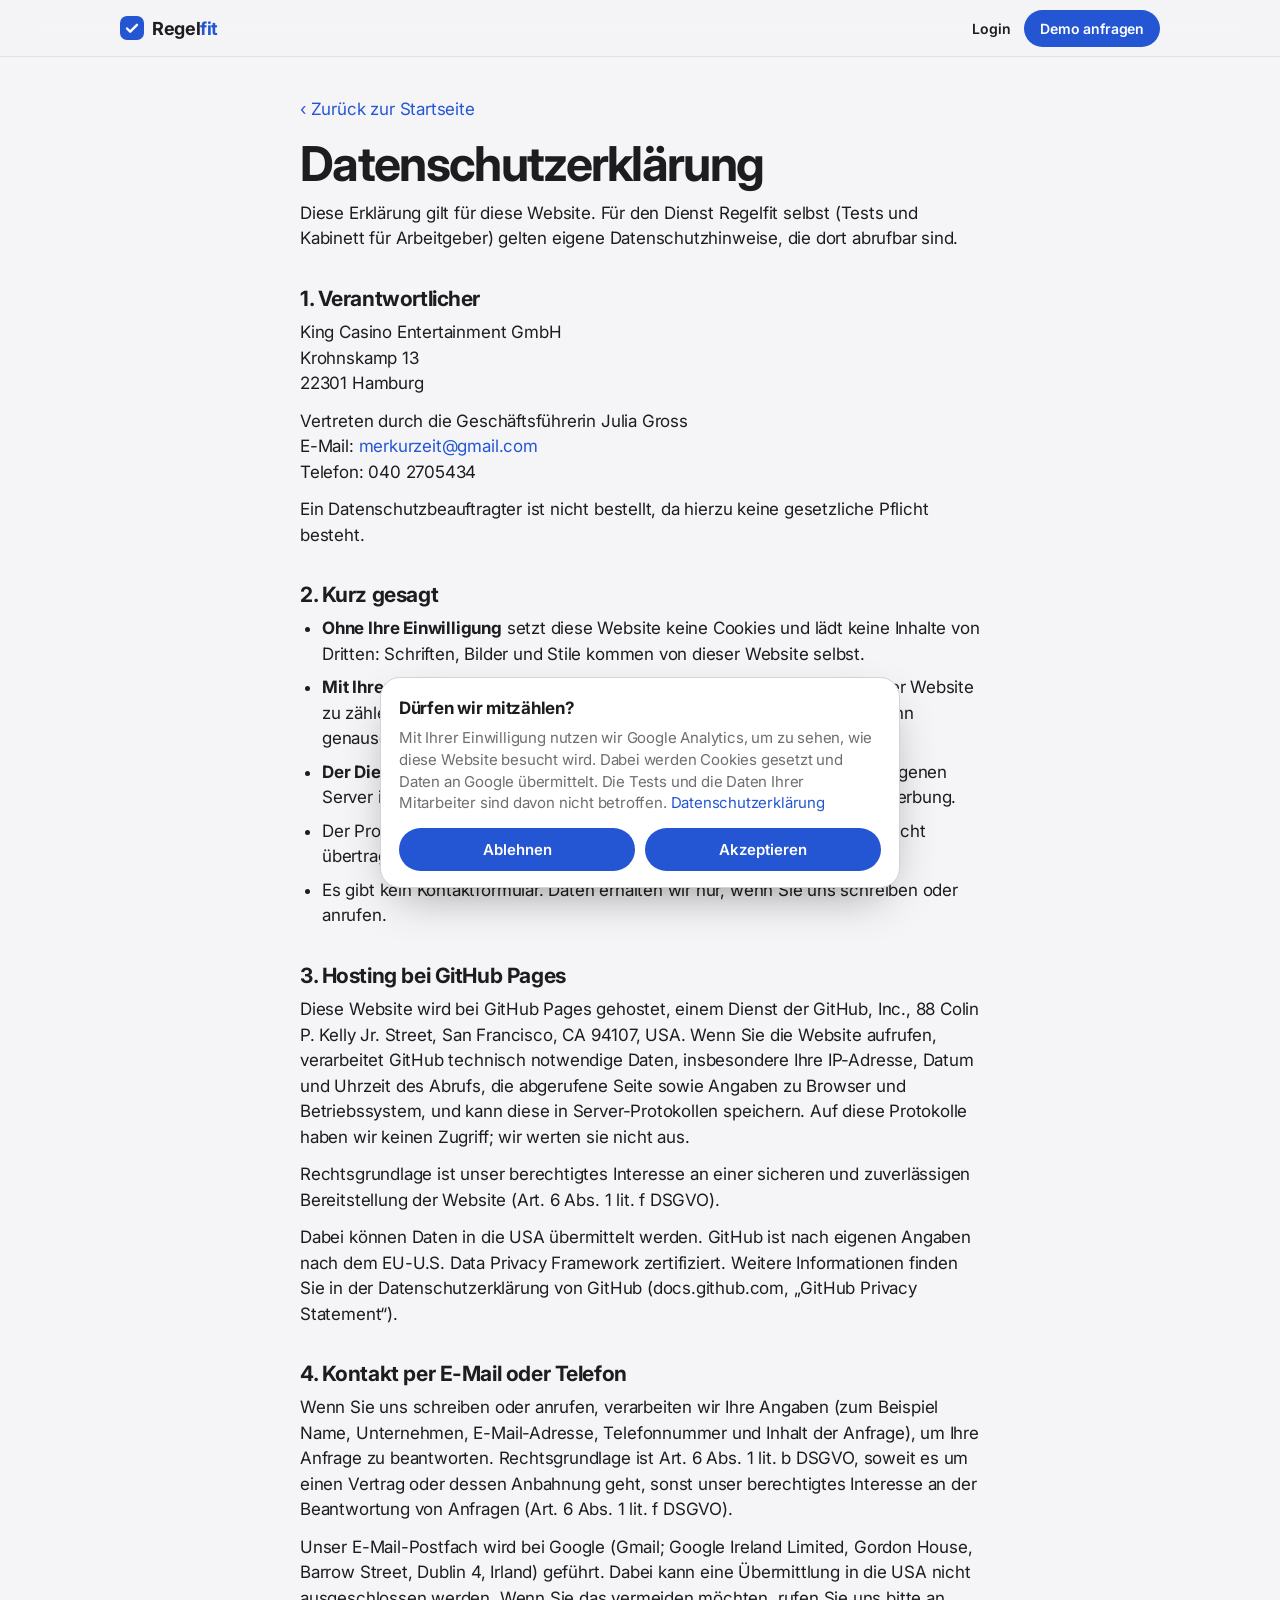
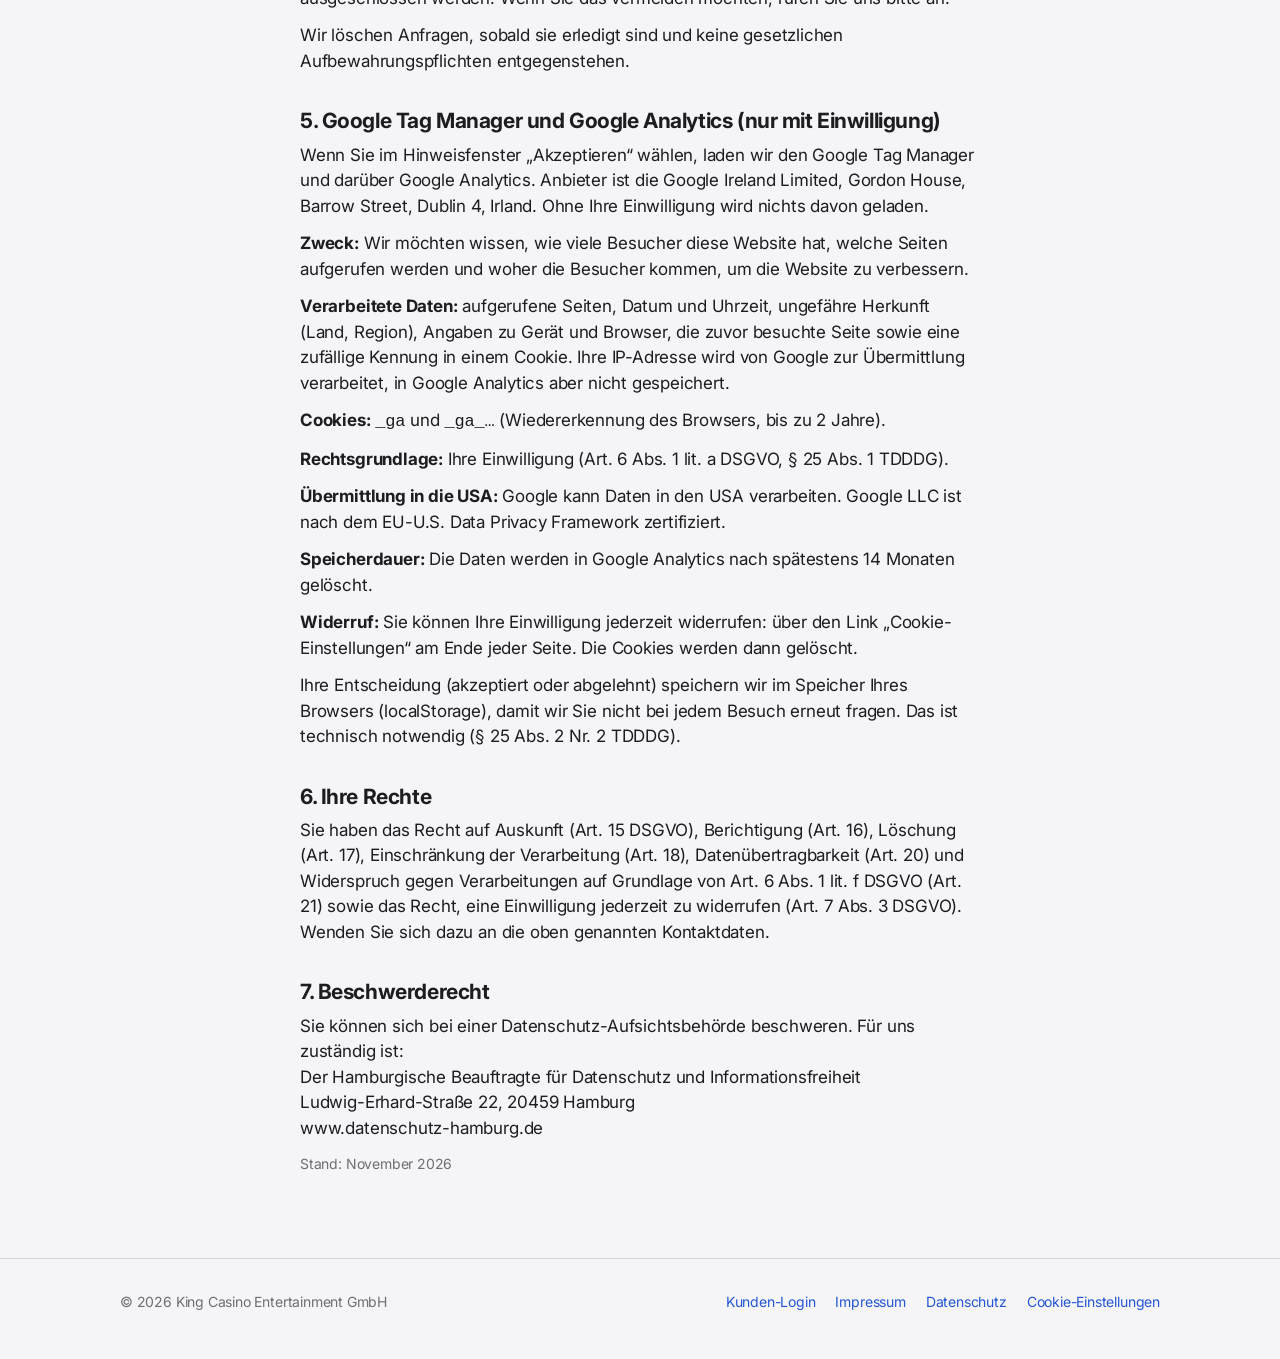
==== commit 40d0bf49: "Two-colour logo: Regel + fit in the accent colour Co-Authored-By: Claude Fable 5.2 <noreply@anthropi" ====
--- a/datenschutz.html
+++ b/datenschutz.html
@@ -13,7 +13,7 @@
   <div class="wrap">
     <a class="brand" href="index.html" aria-label="Regelfit – Startseite">
       <svg viewBox="0 0 24 24" aria-hidden="true"><rect class="f-accent" width="24" height="24" rx="7"/><path class="f-none s-on" d="M7 12.5l3.2 3.2L17 8.8" stroke-width="2.4" stroke-linecap="round" stroke-linejoin="round"/></svg>
-      Regelfit
+      <span>Regel<span class="fit">fit</span></span>
     </a>
     <div class="top-actions">
       <a class="login" href="https://app.regelfit.de:8443/login">Login</a>
--- a/assets/style.css
+++ b/assets/style.css
@@ -330,3 +330,6 @@
 /* Very narrow phones: industry tiles in one column */
 .ind { min-width: 0; }
 @media (max-width: 350px) { .inds { grid-template-columns: 1fr; } }
+
+/* Logo: "Regel" in text colour, "fit" in the accent colour (owner's choice, 13.11.2026) */
+.brand .fit { color: var(--accent); }
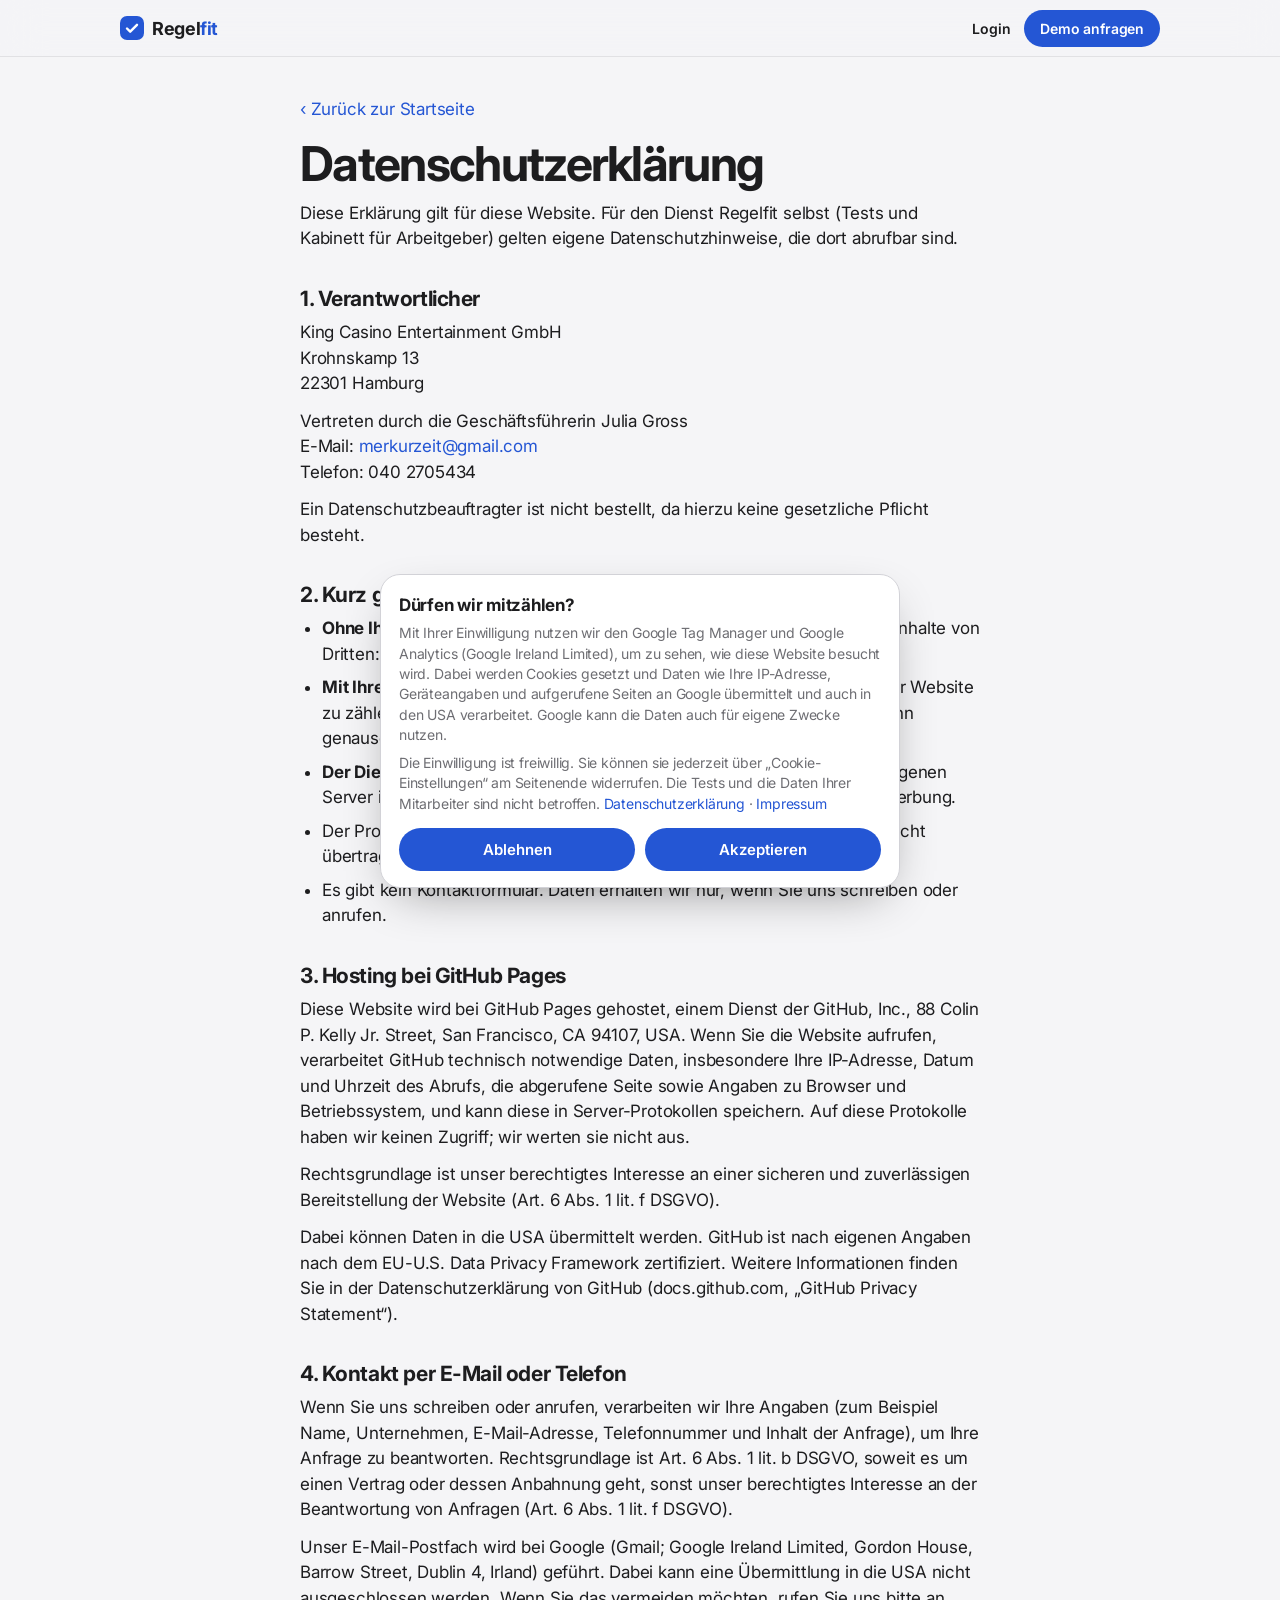
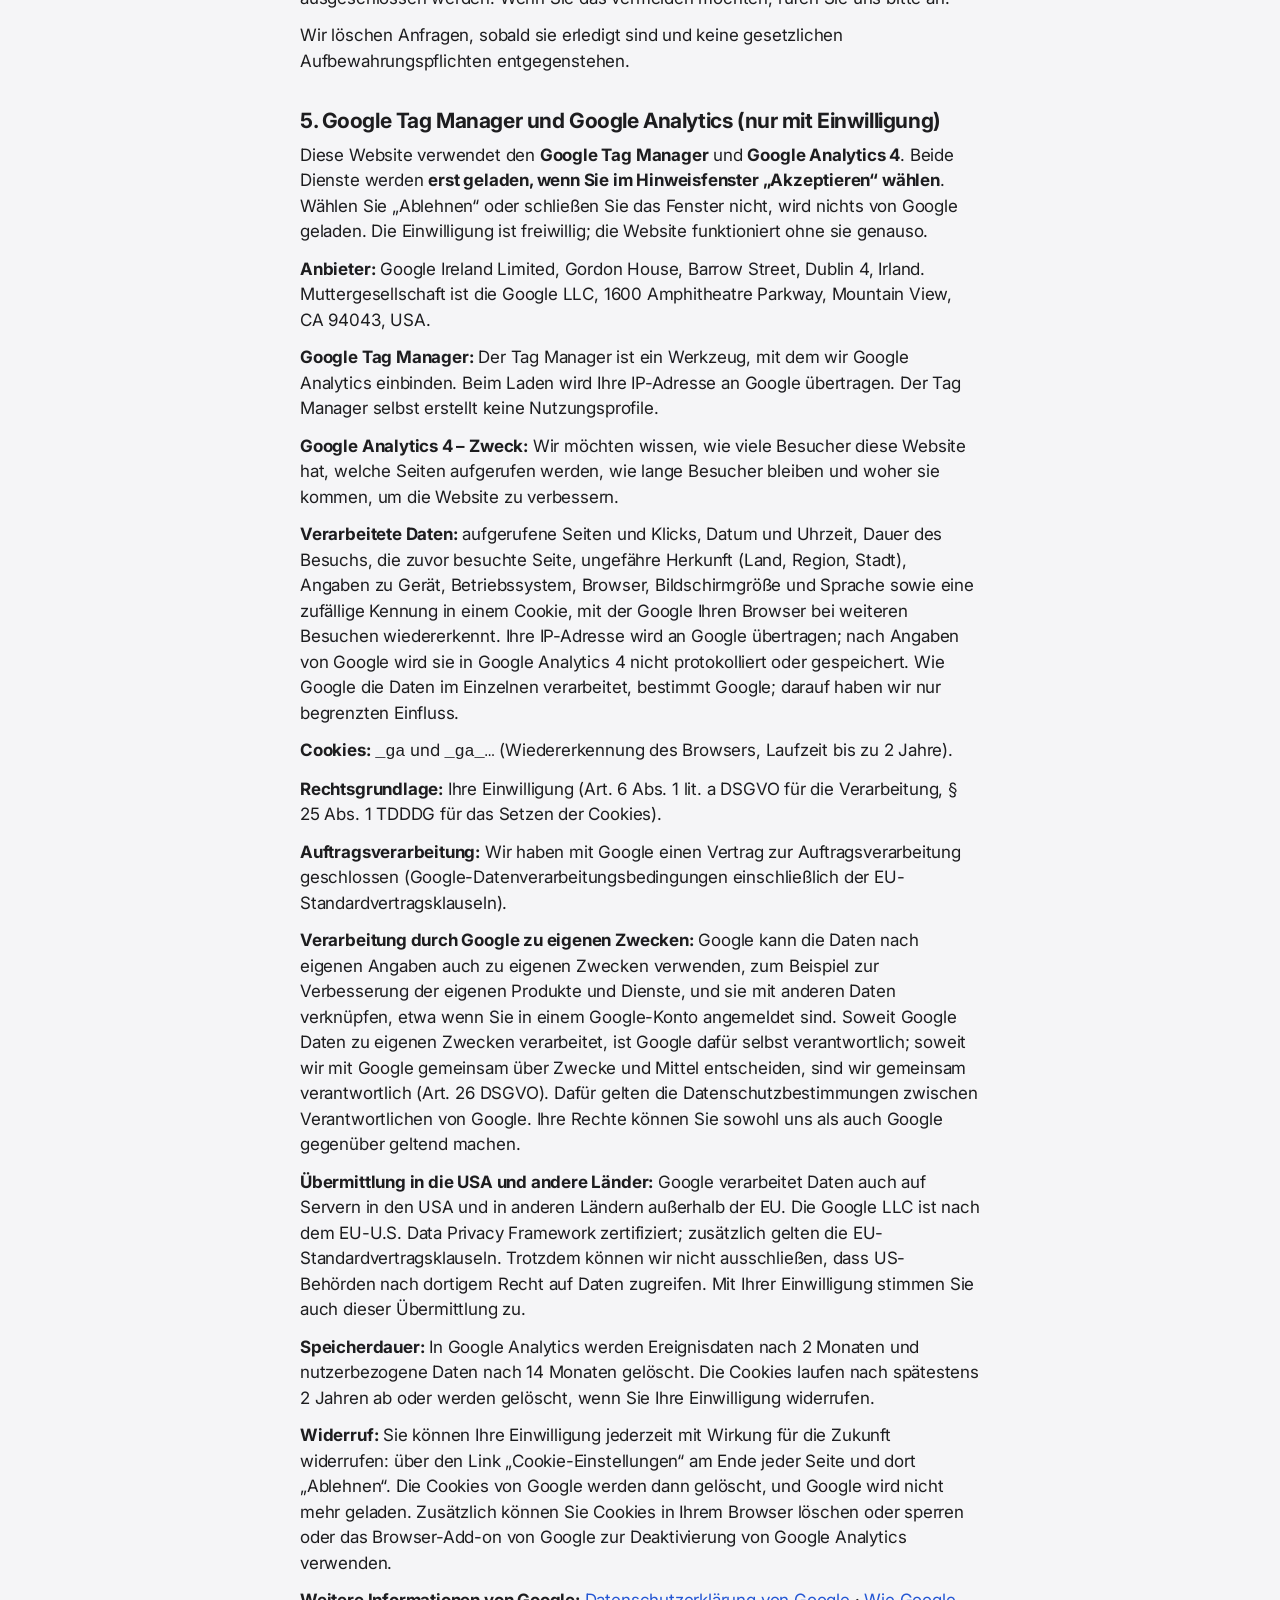
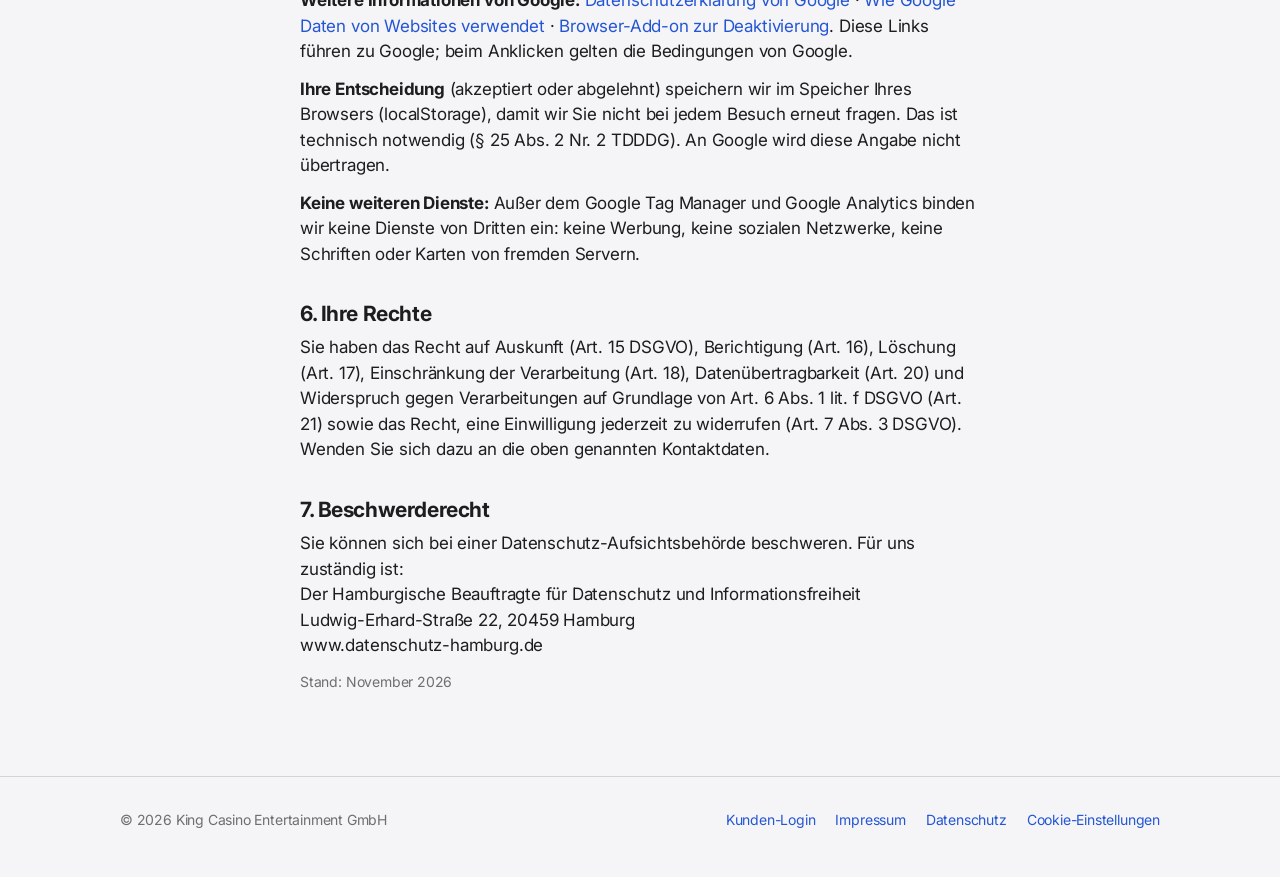
==== commit e767ede2: "Privacy page and consent banner: full disclosure about Google Tag Manager and Analytics Co-Authored-" ====
--- a/datenschutz.html
+++ b/datenschutz.html
@@ -47,15 +47,21 @@
 <p>Unser E-Mail-Postfach wird bei Google (Gmail; Google Ireland Limited, Gordon House, Barrow Street, Dublin 4, Irland) geführt. Dabei kann eine Übermittlung in die USA nicht ausgeschlossen werden. Wenn Sie das vermeiden möchten, rufen Sie uns bitte an.</p>
 <p>Wir löschen Anfragen, sobald sie erledigt sind und keine gesetzlichen Aufbewahrungspflichten entgegenstehen.</p>
 <h2>5. Google Tag Manager und Google Analytics (nur mit Einwilligung)</h2>
-<p>Wenn Sie im Hinweisfenster „Akzeptieren“ wählen, laden wir den Google Tag Manager und darüber Google Analytics. Anbieter ist die Google Ireland Limited, Gordon House, Barrow Street, Dublin 4, Irland. Ohne Ihre Einwilligung wird nichts davon geladen.</p>
-<p><b>Zweck:</b> Wir möchten wissen, wie viele Besucher diese Website hat, welche Seiten aufgerufen werden und woher die Besucher kommen, um die Website zu verbessern.</p>
-<p><b>Verarbeitete Daten:</b> aufgerufene Seiten, Datum und Uhrzeit, ungefähre Herkunft (Land, Region), Angaben zu Gerät und Browser, die zuvor besuchte Seite sowie eine zufällige Kennung in einem Cookie. Ihre IP-Adresse wird von Google zur Übermittlung verarbeitet, in Google Analytics aber nicht gespeichert.</p>
-<p><b>Cookies:</b> <code>_ga</code> und <code>_ga_…</code> (Wiedererkennung des Browsers, bis zu 2 Jahre).</p>
-<p><b>Rechtsgrundlage:</b> Ihre Einwilligung (Art. 6 Abs. 1 lit. a DSGVO, § 25 Abs. 1 TDDDG).</p>
-<p><b>Übermittlung in die USA:</b> Google kann Daten in den USA verarbeiten. Google LLC ist nach dem EU-U.S. Data Privacy Framework zertifiziert.</p>
-<p><b>Speicherdauer:</b> Die Daten werden in Google Analytics nach spätestens 14 Monaten gelöscht.</p>
-<p><b>Widerruf:</b> Sie können Ihre Einwilligung jederzeit widerrufen: über den Link „Cookie-Einstellungen“ am Ende jeder Seite. Die Cookies werden dann gelöscht.</p>
-<p>Ihre Entscheidung (akzeptiert oder abgelehnt) speichern wir im Speicher Ihres Browsers (localStorage), damit wir Sie nicht bei jedem Besuch erneut fragen. Das ist technisch notwendig (§ 25 Abs. 2 Nr. 2 TDDDG).</p>
+<p>Diese Website verwendet den <b>Google Tag Manager</b> und <b>Google Analytics 4</b>. Beide Dienste werden <b>erst geladen, wenn Sie im Hinweisfenster „Akzeptieren“ wählen</b>. Wählen Sie „Ablehnen“ oder schließen Sie das Fenster nicht, wird nichts von Google geladen. Die Einwilligung ist freiwillig; die Website funktioniert ohne sie genauso.</p>
+<p><b>Anbieter:</b> Google Ireland Limited, Gordon House, Barrow Street, Dublin 4, Irland. Muttergesellschaft ist die Google LLC, 1600 Amphitheatre Parkway, Mountain View, CA 94043, USA.</p>
+<p><b>Google Tag Manager:</b> Der Tag Manager ist ein Werkzeug, mit dem wir Google Analytics einbinden. Beim Laden wird Ihre IP-Adresse an Google übertragen. Der Tag Manager selbst erstellt keine Nutzungsprofile.</p>
+<p><b>Google Analytics 4 – Zweck:</b> Wir möchten wissen, wie viele Besucher diese Website hat, welche Seiten aufgerufen werden, wie lange Besucher bleiben und woher sie kommen, um die Website zu verbessern.</p>
+<p><b>Verarbeitete Daten:</b> aufgerufene Seiten und Klicks, Datum und Uhrzeit, Dauer des Besuchs, die zuvor besuchte Seite, ungefähre Herkunft (Land, Region, Stadt), Angaben zu Gerät, Betriebssystem, Browser, Bildschirmgröße und Sprache sowie eine zufällige Kennung in einem Cookie, mit der Google Ihren Browser bei weiteren Besuchen wiedererkennt. Ihre IP-Adresse wird an Google übertragen; nach Angaben von Google wird sie in Google Analytics 4 nicht protokolliert oder gespeichert. Wie Google die Daten im Einzelnen verarbeitet, bestimmt Google; darauf haben wir nur begrenzten Einfluss.</p>
+<p><b>Cookies:</b> <code>_ga</code> und <code>_ga_…</code> (Wiedererkennung des Browsers, Laufzeit bis zu 2 Jahre).</p>
+<p><b>Rechtsgrundlage:</b> Ihre Einwilligung (Art. 6 Abs. 1 lit. a DSGVO für die Verarbeitung, § 25 Abs. 1 TDDDG für das Setzen der Cookies).</p>
+<p><b>Auftragsverarbeitung:</b> Wir haben mit Google einen Vertrag zur Auftragsverarbeitung geschlossen (Google-Datenverarbeitungsbedingungen einschließlich der EU-Standardvertragsklauseln).</p>
+<p><b>Verarbeitung durch Google zu eigenen Zwecken:</b> Google kann die Daten nach eigenen Angaben auch zu eigenen Zwecken verwenden, zum Beispiel zur Verbesserung der eigenen Produkte und Dienste, und sie mit anderen Daten verknüpfen, etwa wenn Sie in einem Google-Konto angemeldet sind. Soweit Google Daten zu eigenen Zwecken verarbeitet, ist Google dafür selbst verantwortlich; soweit wir mit Google gemeinsam über Zwecke und Mittel entscheiden, sind wir gemeinsam verantwortlich (Art. 26 DSGVO). Dafür gelten die Datenschutzbestimmungen zwischen Verantwortlichen von Google. Ihre Rechte können Sie sowohl uns als auch Google gegenüber geltend machen.</p>
+<p><b>Übermittlung in die USA und andere Länder:</b> Google verarbeitet Daten auch auf Servern in den USA und in anderen Ländern außerhalb der EU. Die Google LLC ist nach dem EU-U.S. Data Privacy Framework zertifiziert; zusätzlich gelten die EU-Standardvertragsklauseln. Trotzdem können wir nicht ausschließen, dass US-Behörden nach dortigem Recht auf Daten zugreifen. Mit Ihrer Einwilligung stimmen Sie auch dieser Übermittlung zu.</p>
+<p><b>Speicherdauer:</b> In Google Analytics werden Ereignisdaten nach 2 Monaten und nutzerbezogene Daten nach 14 Monaten gelöscht. Die Cookies laufen nach spätestens 2 Jahren ab oder werden gelöscht, wenn Sie Ihre Einwilligung widerrufen.</p>
+<p><b>Widerruf:</b> Sie können Ihre Einwilligung jederzeit mit Wirkung für die Zukunft widerrufen: über den Link „Cookie-Einstellungen“ am Ende jeder Seite und dort „Ablehnen“. Die Cookies von Google werden dann gelöscht, und Google wird nicht mehr geladen. Zusätzlich können Sie Cookies in Ihrem Browser löschen oder sperren oder das Browser-Add-on von Google zur Deaktivierung von Google Analytics verwenden.</p>
+<p><b>Weitere Informationen von Google:</b> <a href="https://policies.google.com/privacy?hl=de" rel="noopener noreferrer">Datenschutzerklärung von Google</a> · <a href="https://policies.google.com/technologies/partner-sites?hl=de" rel="noopener noreferrer">Wie Google Daten von Websites verwendet</a> · <a href="https://tools.google.com/dlpage/gaoptout?hl=de" rel="noopener noreferrer">Browser-Add-on zur Deaktivierung</a>. Diese Links führen zu Google; beim Anklicken gelten die Bedingungen von Google.</p>
+<p><b>Ihre Entscheidung</b> (akzeptiert oder abgelehnt) speichern wir im Speicher Ihres Browsers (localStorage), damit wir Sie nicht bei jedem Besuch erneut fragen. Das ist technisch notwendig (§ 25 Abs. 2 Nr. 2 TDDDG). An Google wird diese Angabe nicht übertragen.</p>
+<p><b>Keine weiteren Dienste:</b> Außer dem Google Tag Manager und Google Analytics binden wir keine Dienste von Dritten ein: keine Werbung, keine sozialen Netzwerke, keine Schriften oder Karten von fremden Servern.</p>
 <h2>6. Ihre Rechte</h2>
 <p>Sie haben das Recht auf Auskunft (Art. 15 DSGVO), Berichtigung (Art. 16), Löschung (Art. 17), Einschränkung der Verarbeitung (Art. 18), Datenübertragbarkeit (Art. 20) und Widerspruch gegen Verarbeitungen auf Grundlage von Art. 6 Abs. 1 lit. f DSGVO (Art. 21) sowie das Recht, eine Einwilligung jederzeit zu widerrufen (Art. 7 Abs. 3 DSGVO). Wenden Sie sich dazu an die oben genannten Kontaktdaten.</p>
 <h2>7. Beschwerderecht</h2>
--- a/assets/style.css
+++ b/assets/style.css
@@ -333,3 +333,7 @@
 
 /* Logo: "Regel" in text colour, "fit" in the accent colour (owner's choice, 13.11.2026) */
 .brand .fit { color: var(--accent); }
+
+/* Longer consent text: keep the banner usable on small screens */
+.consent { max-height: calc(100vh - 24px); overflow-y: auto; font-size: 14px; }
+.consent p + p { margin-top: 8px; }
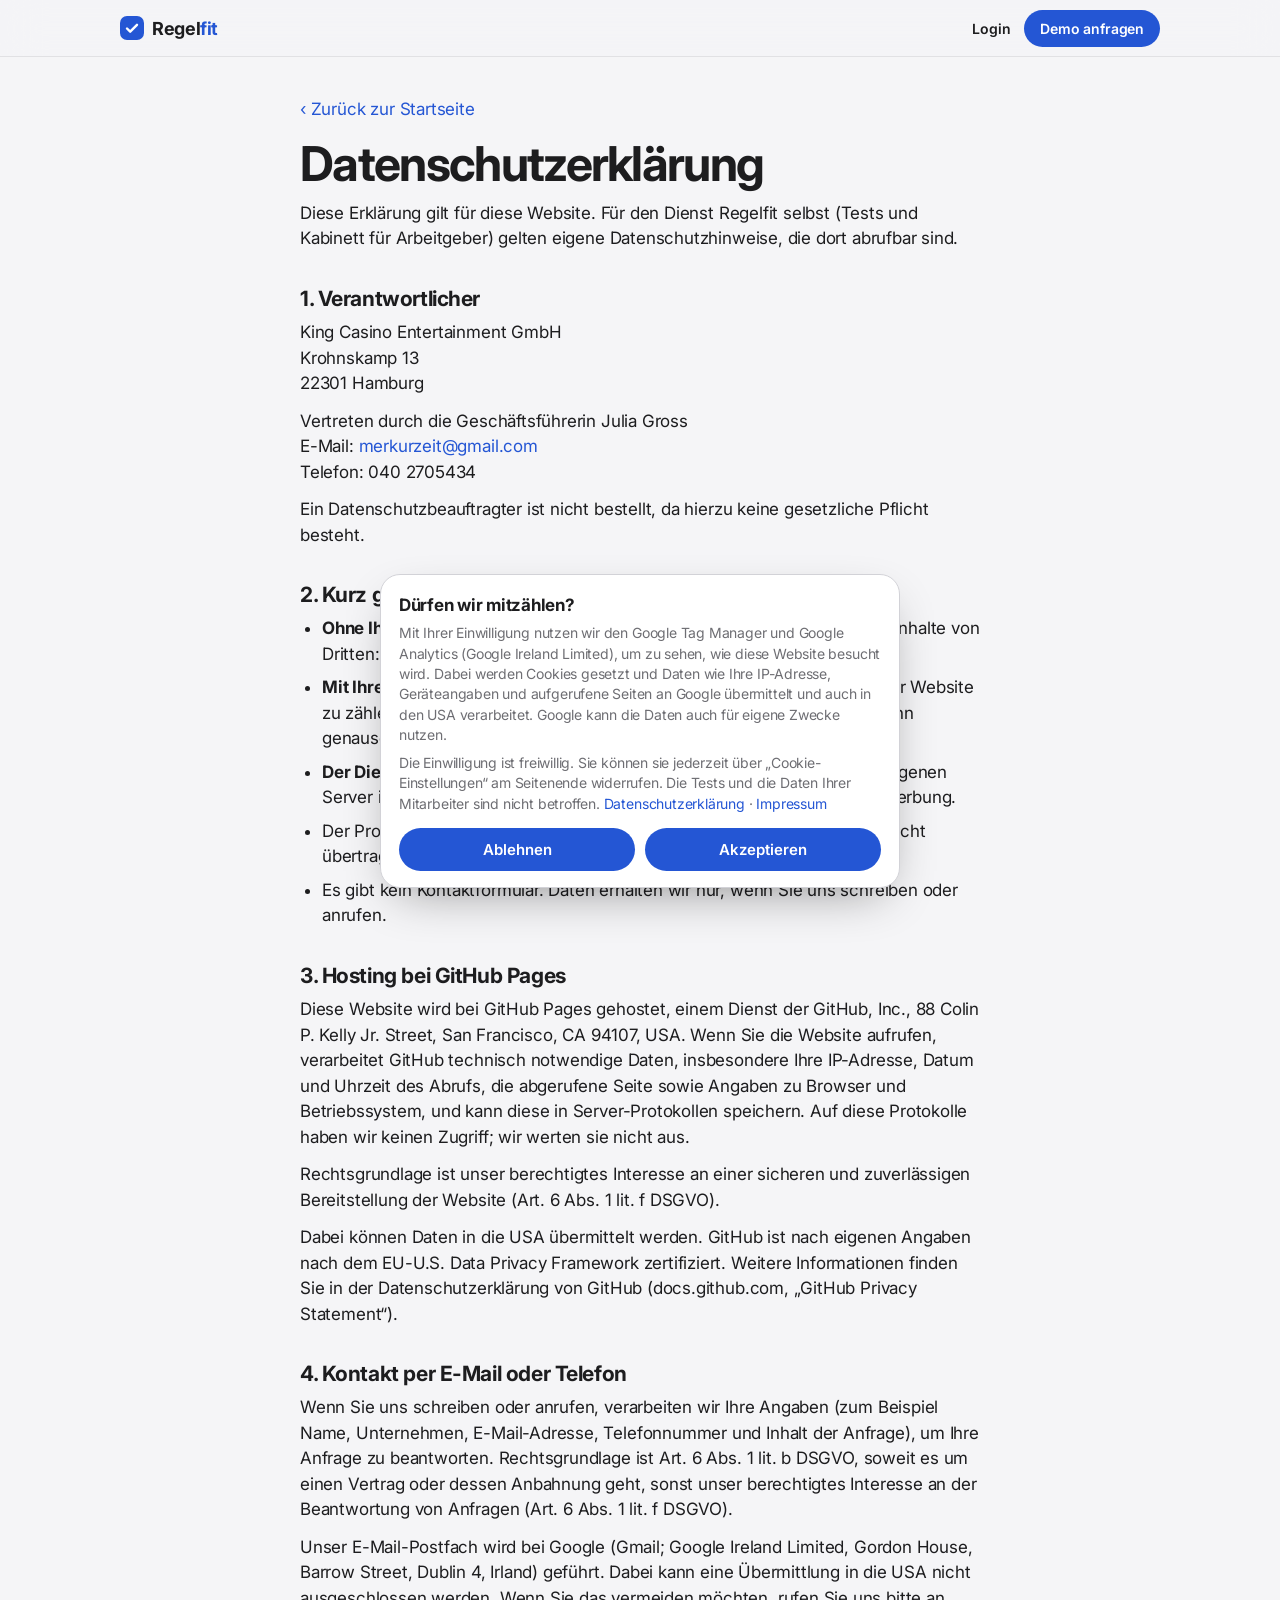
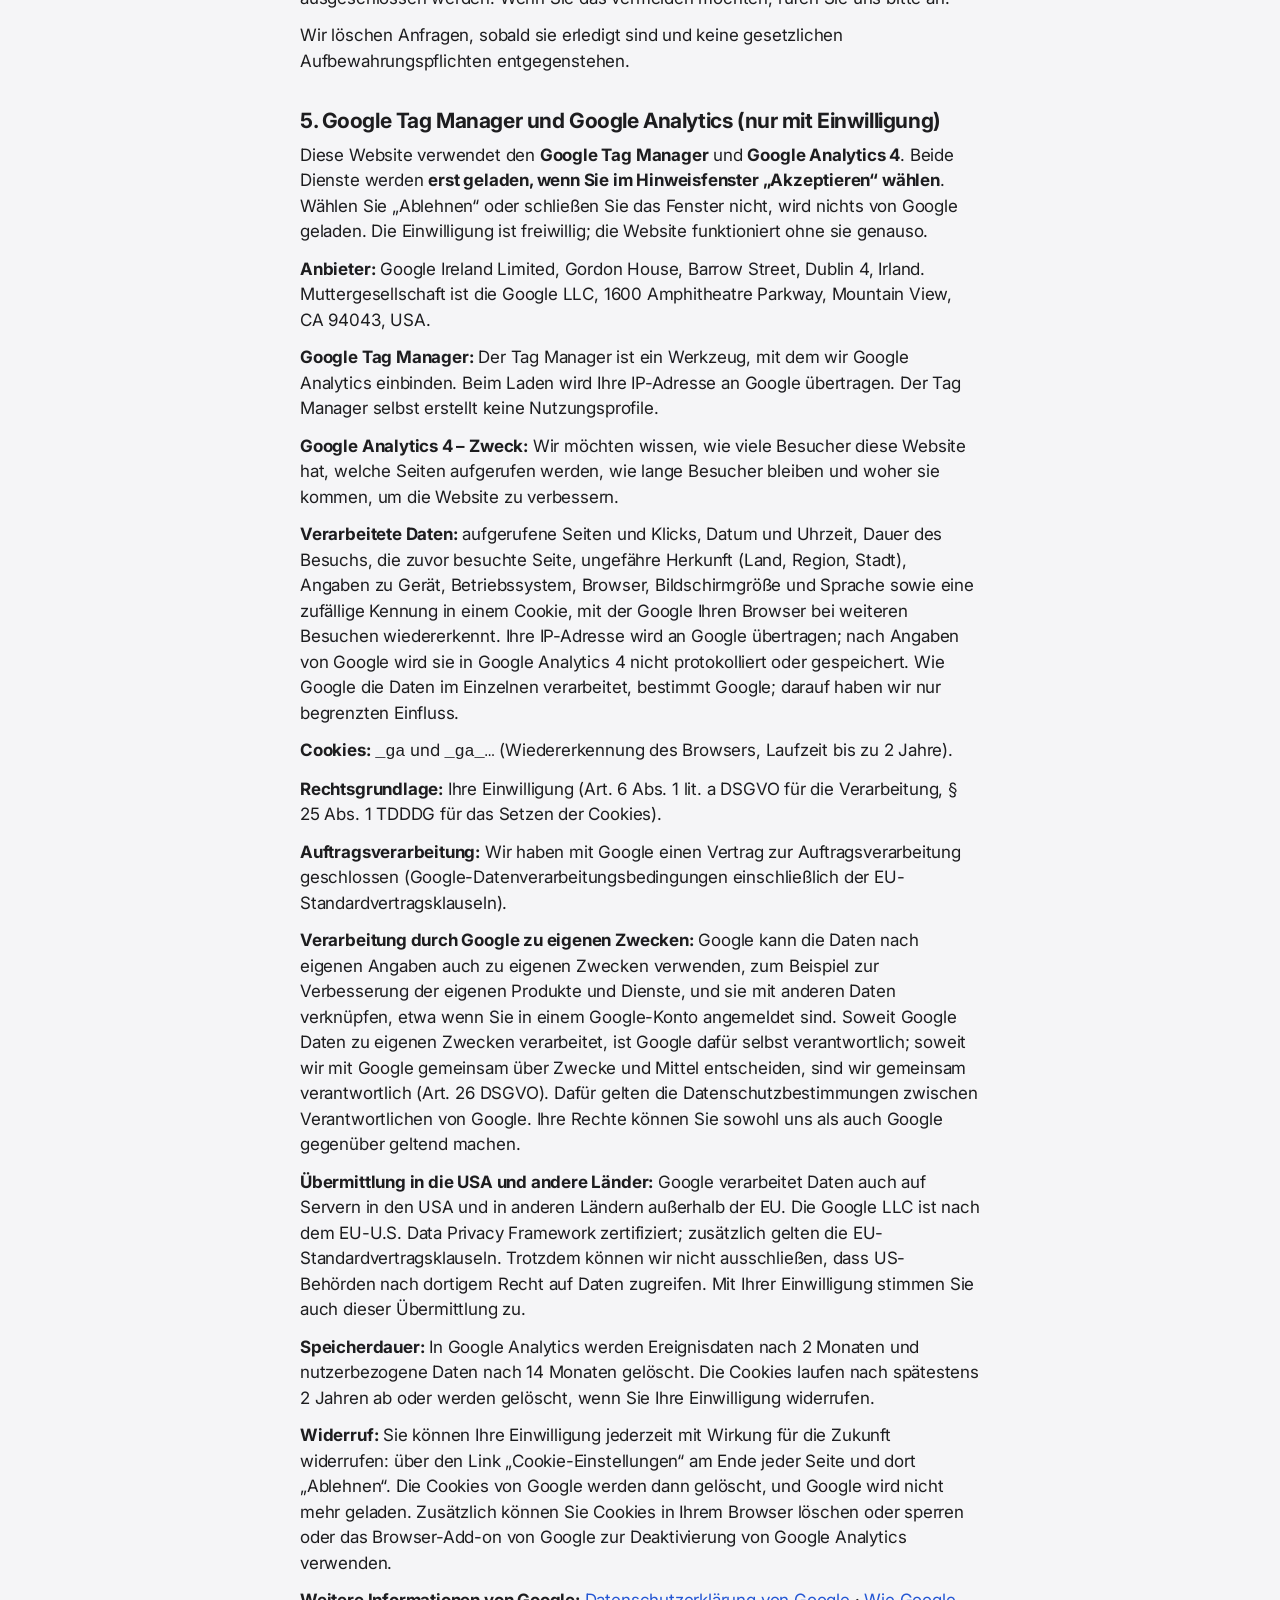
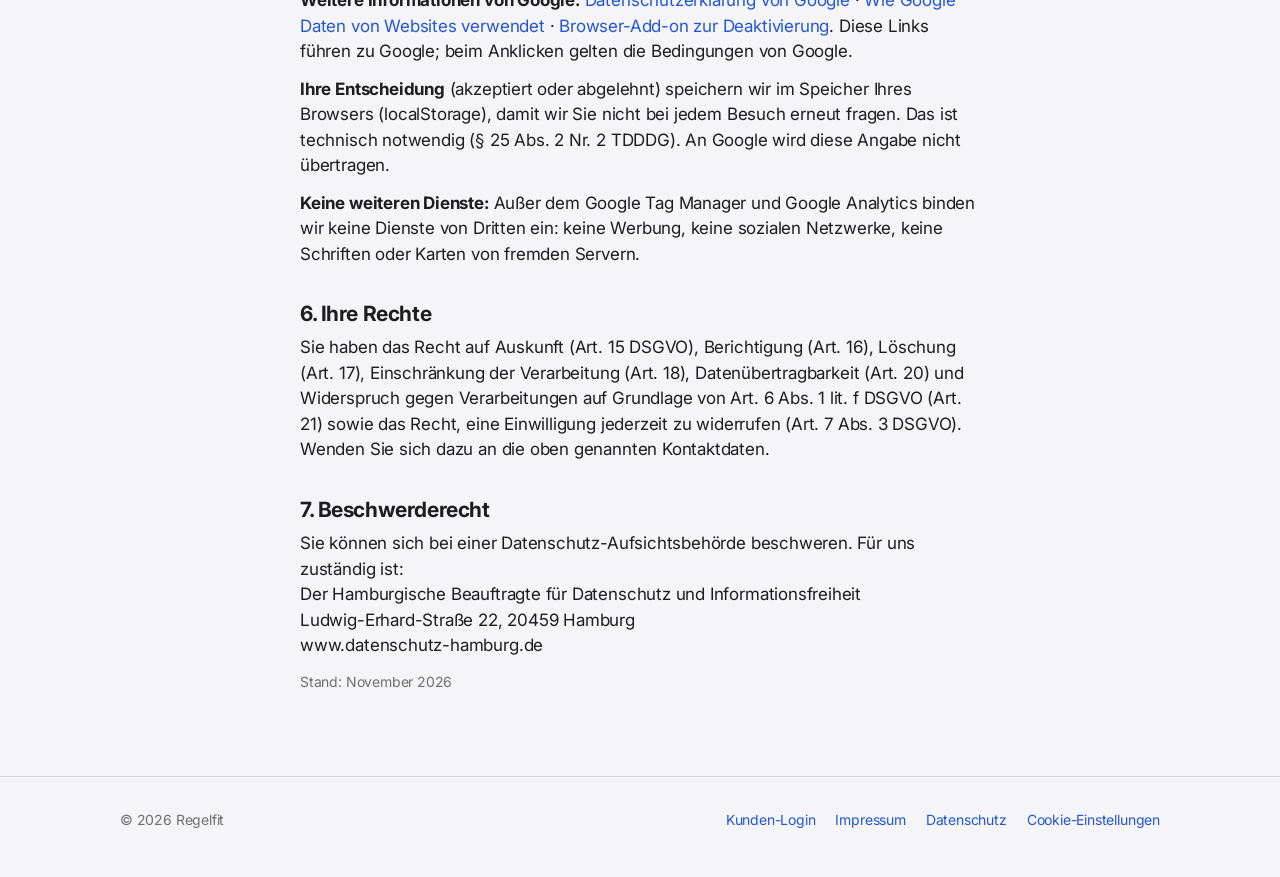
==== commit 08d2c543: "Neutral question on the drawn phone; footer shows the product name Co-Authored-By: Claude Fable 5.2 " ====
--- a/datenschutz.html
+++ b/datenschutz.html
@@ -71,7 +71,7 @@
 </main>
 <footer>
   <div class="wrap">
-    <span>© 2026 King Casino Entertainment GmbH</span>
+    <span>© 2026 Regelfit</span>
     <nav aria-label="Rechtliches"><a href="https://app.regelfit.de:8443/login">Kunden-Login</a><a href="impressum.html">Impressum</a><a href="datenschutz.html">Datenschutz</a></nav>
   </div>
 </footer>
--- a/assets/style.css
+++ b/assets/style.css
@@ -337,3 +337,8 @@
 /* Longer consent text: keep the banner usable on small screens */
 .consent { max-height: calc(100vh - 24px); overflow-y: auto; font-size: 14px; }
 .consent p + p { margin-top: 8px; }
+
+/* Benefit line under the hero buttons */
+.trust { color: var(--text); font-size: 16px; max-width: 460px; text-wrap: balance; }
+.hero.mid .trust { margin-left: auto; margin-right: auto; }
+@media (min-width: 860px) { .hero.mid .trust { margin-left: 0; } }
